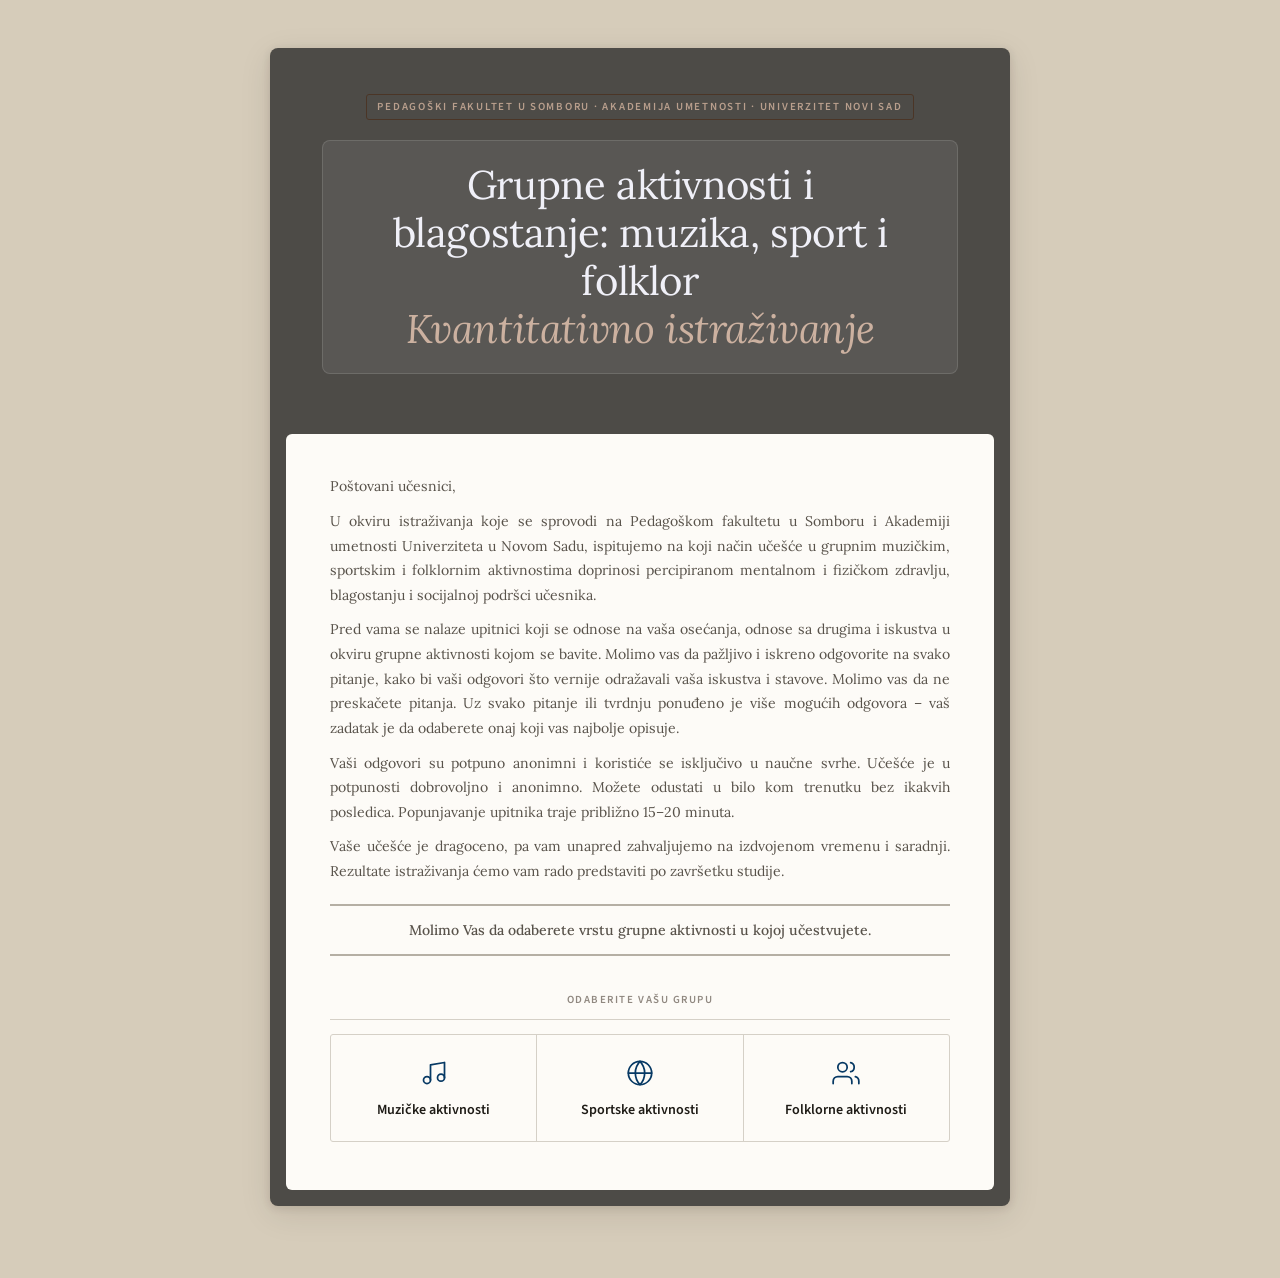
==== index.html @ ad580b77 "Spoji intro.html u index.html, ukloni redirect Co-Authored-By: Claude Sonnet 4.6 <noreply@anthropic." ====
<!DOCTYPE html>
<html lang="sr">
<head>
    <meta charset="UTF-8">
    <meta name="viewport" content="width=device-width, initial-scale=1.0">
    <title>Upitnik za istraživanje</title>
    <link rel="preconnect" href="https://fonts.googleapis.com">
    <link rel="preconnect" href="https://fonts.gstatic.com" crossorigin>
    <link href="https://fonts.googleapis.com/css2?family=Lora:ital,wght@0,400;0,500;0,600;0,700;1,400;1,500&family=Source+Sans+3:ital,wght@0,300;0,400;0,500;0,600;1,300;1,400&display=swap" rel="stylesheet">
    <link rel="stylesheet" href="style.css">
</head>
<body>

    <div class="upitnik">

        <header class="upitnik-header">
            <div class="badge">Pedagoški fakultet u Somboru · Akademija umetnosti · Univerzitet Novi Sad</div>
            <h1>Grupne aktivnosti i blagostanje: muzika, sport i folklor<br><em>Kvantitativno istraživanje</em></h1>
            <p class="uputstvo"></p>
        </header>

        <div class="uvod-telo">

            <div class="uvod-tekst" style="max-width: 100%; text-align: justify;">
                <p>Poštovani učesnici,</p>
                <p>U okviru istraživanja koje se sprovodi na Pedagoškom fakultetu u Somboru i Akademiji umetnosti Univerziteta u Novom Sadu, ispitujemo na koji način učešće u grupnim muzičkim, sportskim i folklornim aktivnostima doprinosi percipiranom mentalnom i fizičkom zdravlju, blagostanju i socijalnoj podršci učesnika.</p>
                <p>Pred vama se nalaze upitnici koji se odnose na vaša osećanja, odnose sa drugima i iskustva u okviru grupne aktivnosti kojom se bavite. Molimo vas da pažljivo i iskreno odgovorite na svako pitanje, kako bi vaši odgovori što vernije odražavali vaša iskustva i stavove. Molimo vas da ne preskačete pitanja. Uz svako pitanje ili tvrdnju ponuđeno je više mogućih odgovora – vaš zadatak je da odaberete onaj koji vas najbolje opisuje.</p>
                <p>Vaši odgovori su potpuno anonimni i koristiće se isključivo u naučne svrhe. Učešće je u potpunosti dobrovoljno i anonimno. Možete odustati u bilo kom trenutku bez ikakvih posledica. Popunjavanje upitnika traje približno 15–20 minuta.</p>
                <p>Vaše učešće je dragoceno, pa vam unapred zahvaljujemo na izdvojenom vremenu i saradnji. Rezultate istraživanja ćemo vam rado predstaviti po završetku studije.</p>
                <p style="border-top: 2px solid var(--ivica-jak); border-bottom: 2px solid var(--ivica-jak); padding: 12px 0; margin-top: 20px; text-align: center; font-weight: 500;">Molimo Vas da odaberete vrstu grupne aktivnosti u kojoj učestvujete.</p>
            </div>

            <p class="izbor-naslov" style="text-align: center;">Odaberite Vašu grupu</p>
            <div class="aktivnosti">
                <a href="index-muzika.html" class="dugme-aktivnost">
                    <span class="akt-ikona">
                        <svg viewBox="0 0 24 24"><path d="M9 18V5l12-2v13"></path><circle cx="6" cy="18" r="3"></circle><circle cx="18" cy="16" r="3"></circle></svg>
                    </span>
                    <span>
                        <span class="akt-ime">Muzičke aktivnosti</span>
                    </span>
                </a>
                <a href="index-sport.html" class="dugme-aktivnost">
                    <span class="akt-ikona">
                        <svg viewBox="0 0 24 24"><circle cx="12" cy="12" r="10"></circle><path d="M12 2a14.5 14.5 0 0 0 0 20 14.5 14.5 0 0 0 0-20"></path><path d="M2 12h20"></path></svg>
                    </span>
                    <span>
                        <span class="akt-ime">Sportske aktivnosti</span>
                    </span>
                </a>
                <a href="index-folklor.html" class="dugme-aktivnost">
                    <span class="akt-ikona">
                        <svg viewBox="0 0 24 24"><path d="M17 21v-2a4 4 0 0 0-4-4H5a4 4 0 0 0-4 4v2"></path><circle cx="9" cy="7" r="4"></circle><path d="M23 21v-2a4 4 0 0 0-3-3.87"></path><path d="M16 3.13a4 4 0 0 1 0 7.75"></path></svg>
                    </span>
                    <span>
                        <span class="akt-ime">Folklorne aktivnosti</span>
                    </span>
                </a>
            </div>

        </div>

    </div>

</body>
</html>
---- style.css ----
@import url('https://fonts.googleapis.com/css2?family=Lora:ital,wght@0,400;0,500;0,600;0,700;1,400;1,500&family=Source+Sans+3:ital,wght@0,300;0,400;0,500;0,600;1,300;1,400&display=swap');

/* ══════════════════════════════════════════
   TOKENI
   ══════════════════════════════════════════ */
:root {
    /* Neutralne boje — topla akademska paleta */
    --bg:          #F3F1EC;
    --bg-page:     #D6CCBA;
    --povrsina:    #FDFBF7;
    --ivica:       #D5D0C7;
    --ivica-jak:   #B5AFA4;
    --tekst:       #1E1B16;
    --tekst-slab:  #58524A;
    --tekst-slabi: #908880;

    /* Akcent — duboka akademska tamno-plava */
    --plava:       oklch(0.34 0.09 250);
    --plava-sv:    oklch(0.96 0.015 250);
    --plava-ivica: oklch(0.60 0.05 250);

    /* Greška */
    --greska:      oklch(0.45 0.15 25);
    --greska-sv:   oklch(0.96 0.03 25);

    /* Tipografija */
    --font-sans:   'Source Sans 3', 'Helvetica Neue', Helvetica, Arial, sans-serif;
    --font-serif:  'Lora', 'Palatino Linotype', Palatino, 'Book Antiqua', Georgia, serif;

    /* Geometrija */
    --r-mali:  3px;
    --r-sredi: 5px;
    --senka:   0 1px 3px rgba(30,20,10,0.06), 0 4px 16px rgba(30,20,10,0.05);
}

/* ══════════════════════════════════════════
   RESET I OSNOVA
   ══════════════════════════════════════════ */
*, *::before, *::after {
    margin: 0;
    padding: 0;
    box-sizing: border-box;
}

html {
    scroll-behavior: smooth;
    font-size: 16px;
}

body {
    font-family: var(--font-serif);
    background-color: var(--bg-page);
    color: var(--tekst);
    min-height: 100vh;
    padding: 48px 20px 72px;
    line-height: 1.5;
}

/* ── Stara klasa pozadine — onemogućena ── */
.pozadina-ukras,
.krug { display: none; }

/* ══════════════════════════════════════════
   KARTICA UPITNIKA
   ══════════════════════════════════════════ */
.upitnik {
    position: relative;
    max-width: 740px;
    margin: 0 auto;
    background: #4D4B47;
    border: none;
    border-radius: 8px;
    box-shadow: 0 2px 8px rgba(30,20,10,0.12), 0 8px 32px rgba(30,20,10,0.10);
    overflow: hidden;
}

/* ══════════════════════════════════════════
   HEADER
   ══════════════════════════════════════════ */
.upitnik-header {
    background: transparent;
    padding: 44px 52px 40px;
    border-bottom: none;
    position: relative;
    text-align: center;
}

.badge {
    display: inline-block;
    font-family: var(--font-sans);
    font-size: 0.68rem;
    font-weight: 600;
    letter-spacing: 0.16em;
    text-transform: uppercase;
    color: oklch(0.72 0.04 55);
    border: 1px solid oklch(0.35 0.04 55);
    border-radius: var(--r-mali);
    padding: 4px 10px;
    margin-bottom: 20px;
}

.upitnik-header h1 {
    font-family: var(--font-serif);
    font-size: clamp(1.75rem, 4vw, 2.5rem);
    font-weight: 400;
    color: #F0F0F8;
    line-height: 1.2;
    margin-bottom: 20px;
    letter-spacing: -0.01em;
    background: rgba(255,255,255,0.07);
    border: 1px solid rgba(255,255,255,0.12);
    border-radius: 8px;
    padding: 20px 32px;
    display: inline-block;
}

.upitnik-header h1 em {
    font-style: italic;
    color: oklch(0.78 0.04 55);
    font-weight: 400;
}

.uputstvo {
    font-size: 0.82rem;
    color: oklch(0.74 0.02 70);
    line-height: 1.7;
    max-width: 580px;
    margin: 0 auto;
    font-weight: 400;
    letter-spacing: 0.04em;
    white-space: pre-line;
    text-align: center;
}

.uputstvo:empty {
    display: none;
}

/* ══════════════════════════════════════════
   FORMA
   ══════════════════════════════════════════ */
form {
    background: var(--povrsina);
    margin: 0 16px 16px;
    border-radius: 6px;
    padding: 44px 40px 48px;
    counter-reset: sekcija;
}

/* ══════════════════════════════════════════
   SEKCIJA
   ══════════════════════════════════════════ */
.sekcija {
    margin-bottom: 56px;
    counter-increment: sekcija;
}

.sekcija:last-of-type {
    margin-bottom: 40px;
}

.sekcija-zaglavlje {
    display: flex;
    align-items: baseline;
    gap: 14px;
    margin-bottom: 28px;
    padding-bottom: 12px;
    border-bottom: 2px solid var(--tekst);
}

.sekcija-broj {
    font-family: var(--font-sans);
    font-size: 0.68rem;
    font-weight: 600;
    letter-spacing: 0.14em;
    text-transform: uppercase;
    color: var(--tekst-slabi);
    flex-shrink: 0;
}

.sekcija-naslov {
    font-family: var(--font-sans);
    font-size: 1rem;
    font-weight: 600;
    color: var(--tekst);
    letter-spacing: 0;
}

/* ══════════════════════════════════════════
   PITANJE
   ══════════════════════════════════════════ */
.pitanje {
    margin-bottom: 28px;
    padding-bottom: 28px;
    border-bottom: 1px solid var(--ivica);
}

.pitanje:last-child {
    border-bottom: none;
    padding-bottom: 0;
}

.pitanje-tekst {
    display: block;
    font-family: var(--font-sans);
    font-size: 0.8rem;
    font-weight: 600;
    letter-spacing: 0.07em;
    text-transform: uppercase;
    color: var(--tekst-slab);
    margin-bottom: 12px;
    line-height: 1.5;
}

/* ══════════════════════════════════════════
   OPCIJE (radio)
   ══════════════════════════════════════════ */
.opcije-red {
    display: flex;
    flex-direction: column;
    gap: 2px;
}

.opcija {
    display: flex;
    align-items: center;
    cursor: pointer;
}

.opcija input[type="radio"] {
    position: absolute;
    opacity: 0;
    width: 0;
    height: 0;
}

.opcija span {
    display: flex;
    align-items: center;
    gap: 10px;
    font-family: var(--font-serif);
    font-size: 0.9rem;
    font-weight: 400;
    color: var(--tekst);
    background: transparent;
    border: none;
    border-radius: 0;
    padding: 8px 12px;
    width: 100%;
    transition: background 0.12s ease, color 0.12s ease;
    position: relative;
}

/* Indikator kvadratić */
.opcija span::before {
    content: '';
    display: inline-block;
    width: 15px;
    height: 15px;
    min-width: 15px;
    border: 1.5px solid var(--ivica-jak);
    border-radius: 50%;
    background: var(--povrsina);
    transition: border-color 0.12s, background 0.12s;
}

.opcija:hover span {
    background: var(--bg);
}

.opcija:hover span::before {
    border-color: var(--plava);
}

.opcija input[type="radio"]:checked + span {
    background: var(--plava-sv);
    color: var(--tekst);
    font-weight: 500;
}

.opcija input[type="radio"]:checked + span::before {
    background: var(--plava);
    border-color: var(--plava);
    box-shadow: inset 0 0 0 3px var(--povrsina);
}

/* ── Zasivljavanje neizabranih ── */
.opcije-red.ima-izbor .opcija.neizabrana span {
    color: var(--tekst-slabi);
    opacity: 0.6;
}

.opcije-red.ima-izbor .opcija.neizabrana:hover span {
    opacity: 0.85;
    background: var(--bg);
}

/* ── Opcija "Drugo" sa tekstualnim unosom ── */
.unos-drugo {
    font-family: var(--font-sans);
    font-size: 0.88rem;
    font-weight: 400;
    color: var(--tekst);
    background: transparent;
    border: none;
    border-bottom: 1.5px solid var(--ivica-jak);
    border-radius: 0;
    padding: 0 4px 2px;
    width: 180px;
    outline: none;
    pointer-events: none;
    opacity: 0.4;
    transition: border-color 0.15s, opacity 0.15s;
}

.opcija-drugo input[type="radio"]:checked ~ * .unos-drugo,
.opcija-drugo input[type="radio"]:checked + span .unos-drugo {
    pointer-events: auto;
    opacity: 1;
    border-bottom-color: var(--plava);
}

.unos-drugo::placeholder {
    color: var(--tekst-slabi);
    font-style: italic;
}

.unos-drugo:focus {
    border-bottom-color: var(--plava);
}

/* ── Opcije sa opisom (svaka opcija u paru sa objašnjenjem) ── */
.opcije-sa-opisom {
    display: flex;
    flex-direction: column;
    gap: 2px;
}

.opcija-red-opis {
    display: flex;
    align-items: center;
    gap: 16px;
    padding: 10px 0;
    border-bottom: 1px solid var(--ivica);
}

.opcija-red-opis:last-child {
    border-bottom: none;
}

.opcija-red-opis > .opcija {
    flex-shrink: 0;
    min-width: 160px;
}

.opcija-red-opis > .pojam {
    flex: 1;
}

/* ── Pitanje sa opisom (opcije levo, blok desno) ── */
.pitanje-sa-opisom {
    display: flex;
    gap: 16px;
    align-items: center;
}

.pitanje-sa-opisom > .opcije-red {
    flex-shrink: 0;
}

.pitanje-sa-opisom > .pojmovi-blok {
    flex: 1;
    margin-bottom: 0;
}

/* ── Pojmovi blok (informativni, bez interakcije) ── */
.pojmovi-blok {
    padding: 0;
    display: flex;
    flex-direction: column;
    gap: 10px;
    background: none;
    border: none;
    border-radius: 0;
    margin-bottom: 12px;
}

.pojam {
    font-family: var(--font-serif);
    font-size: 0.8rem;
    font-weight: 300;
    color: var(--tekst-slab);
    line-height: 1.55;
}

.pojam strong {
    font-weight: 600;
    color: var(--tekst);
}

/* ── Opcija sa opisom (ime levo, opis desno) ── */
.opcija-ime {
    font-size: 0.9rem;
    font-weight: 500;
    color: inherit;
    white-space: nowrap;
}

.opcija-opis {
    font-size: 0.74rem;
    font-weight: 400;
    color: var(--tekst-slab);
    background: var(--bg);
    border: 1px solid var(--ivica);
    border-radius: var(--r-mali);
    padding: 5px 10px;
    margin-left: auto;
    line-height: 1.45;
    max-width: 300px;
    text-align: left;
}

.opcija:hover .opcija-opis {
    border-color: var(--ivica-jak);
}

.opcija input[type="radio"]:checked + span .opcija-opis {
    background: oklch(0.96 0.015 250);
    border-color: var(--plava-ivica);
    color: var(--tekst-slab);
}

/* ══════════════════════════════════════════
   GREŠKA
   ══════════════════════════════════════════ */
.pitanje.greska .pitanje-tekst {
    color: var(--greska);
}

.pitanje.greska .opcija span,
.pitanje.greska .unos-broj {
    border-color: var(--greska);
}

.pitanje.greska .opcija span::before {
    border-color: oklch(0.60 0.10 25);
}

.greska-tekst {
    display: block;
    margin-top: 6px;
    font-size: 0.78rem;
    color: var(--greska);
    font-weight: 500;
}

/* ══════════════════════════════════════════
   UNOS BROJA
   ══════════════════════════════════════════ */
.unos-wrapper {
    display: flex;
    align-items: center;
    gap: 10px;
}

.unos-broj {
    font-family: var(--font-sans);
    font-size: 0.9rem;
    font-weight: 400;
    color: var(--tekst);
    background: var(--povrsina);
    border: 1.5px solid var(--ivica);
    border-radius: var(--r-mali);
    padding: 9px 14px;
    width: 110px;
    outline: none;
    transition: border-color 0.15s ease, box-shadow 0.15s ease;
    -moz-appearance: textfield;
}

.unos-broj::-webkit-outer-spin-button,
.unos-broj::-webkit-inner-spin-button {
    -webkit-appearance: none;
}

.unos-broj:focus {
    border-color: var(--plava);
    box-shadow: 0 0 0 3px oklch(0.34 0.09 250 / 0.12);
}

.unos-broj::placeholder {
    color: var(--tekst-slabi);
}

.unos-suffix {
    font-size: 0.82rem;
    font-weight: 500;
    color: var(--tekst-slab);
}

/* ── Unos linija (samo donja crta) ── */
.unos-linija {
    font-family: var(--font-sans);
    font-size: 0.9rem;
    font-weight: 400;
    color: var(--tekst);
    background: transparent;
    border: none;
    border-bottom: 1.5px solid var(--ivica-jak);
    border-radius: 0;
    padding: 6px 2px;
    width: 100%;
    max-width: 400px;
    outline: none;
    transition: border-color 0.15s ease;
}

.unos-linija:focus {
    border-bottom-color: var(--plava);
}

.unos-linija::placeholder {
    color: var(--tekst-slabi);
}

/* ══════════════════════════════════════════
   SUBMIT
   ══════════════════════════════════════════ */


.podnozje-forme {
    display: flex;
    justify-content: flex-end;
    padding-top: 28px;
    border-top: 1px solid var(--ivica);
    margin-top: 8px;
}

.dugme-submit {
    display: flex;
    align-items: center;
    gap: 9px;
    padding: 12px 28px;
    font-family: var(--font-sans);
    font-size: 0.85rem;
    font-weight: 600;
    letter-spacing: 0.06em;
    text-transform: uppercase;
    color: white;
    background: var(--plava);
    border: none;
    border-radius: var(--r-mali);
    cursor: pointer;
    transition: background 0.15s ease, box-shadow 0.15s ease;
    box-shadow: 0 2px 8px oklch(0.34 0.09 250 / 0.2);
}

.dugme-submit:hover {
    background: oklch(0.28 0.08 250);
    box-shadow: 0 4px 16px oklch(0.34 0.09 250 / 0.3);
}

.dugme-submit:active {
    background: oklch(0.24 0.07 250);
}

/* ══════════════════════════════════════════
   LIKERT SKALE
   ══════════════════════════════════════════ */

.skala-naslov {
    font-family: var(--font-serif);
    font-size: 1.22rem;
    font-weight: 600;
    color: var(--tekst);
    line-height: 1.3;
    margin: 0 0 8px;
    letter-spacing: -0.005em;
}

.skala-naslov::before {
    display: block;
    content: "Sekcija " counter(sekcija);
    font-family: var(--font-sans);
    font-size: 0.66rem;
    font-weight: 700;
    letter-spacing: 0.18em;
    text-transform: uppercase;
    color: var(--plava);
    margin-bottom: 8px;
}

.skala-uputstvo {
    font-family: var(--font-serif);
    font-size: 0.92rem;
    color: var(--tekst-slab);
    line-height: 1.6;
    margin: 0 0 24px;
    padding: 12px 16px 12px 18px;
    background: var(--bg);
    border-left: 3px solid var(--plava-ivica);
    border-radius: 0 var(--r-mali) var(--r-mali) 0;
    font-weight: 400;
}

/* ── Podnaslov dimenzije unutar sekcije ── */
.dimenzija-naslov {
    display: flex;
    align-items: center;
    gap: 14px;
    margin: 32px 0 12px;
    font-family: var(--font-serif);
    font-style: italic;
    font-size: 1.05rem;
    font-weight: 500;
    color: var(--plava);
    letter-spacing: 0.005em;
}

.dimenzija-naslov::before {
    content: '';
    flex-shrink: 0;
    width: 32px;
    height: 1.5px;
    background: var(--plava);
    opacity: 0.55;
}

.sekcija > .dimenzija-naslov:first-of-type {
    margin-top: 8px;
}

/* ── Likert blok — tabela ── */
.likert-blok {
    border: 1px solid var(--ivica);
    border-radius: var(--r-mali);
    background: var(--povrsina);
    margin-bottom: 32px;
}

/* ── Zaglavlje Likert (sticky pri skrolovanju) ── */
.likert-zaglavlje {
    display: grid;
    grid-template-columns: 1fr auto;
    align-items: end;
    padding: 12px 16px 12px;
    border-bottom: 2px solid var(--ivica-jak);
    background: #4D4B47;
    gap: 12px;
    position: sticky;
    top: 0;
    z-index: 5;
    border-radius: calc(var(--r-mali) - 1px) calc(var(--r-mali) - 1px) 0 0;
    box-shadow: 0 1px 0 rgba(30,20,10,0.08);
}

.likert-red:last-child {
    border-radius: 0 0 calc(var(--r-mali) - 1px) calc(var(--r-mali) - 1px);
}

.likert-pitanje {
    font-size: 0.78rem;
    color: oklch(0.78 0.02 70);
    font-weight: 400;
    font-style: italic;
    letter-spacing: 0.01em;
    line-height: 1.4;
    align-self: center;
}

.likert-brojevi {
    display: flex;
    gap: 8px;
}

.likert-brojevi span {
    width: 52px;
    text-align: center;
    font-size: 0.8rem;
    font-weight: 600;
    color: oklch(0.82 0.02 70);
    letter-spacing: 0.04em;
    display: flex;
    flex-direction: column;
    align-items: center;
    gap: 5px;
}

.likert-brojevi span b {
    font-weight: 700;
    font-size: 1.05rem;
    color: #fff;
    line-height: 1;
    display: flex;
    align-items: center;
    justify-content: center;
    width: 28px;
    height: 28px;
    border-radius: 50%;
    background: oklch(0.34 0.06 250);
}

.likert-brojevi span small {
    font-size: 0.7rem;
    font-weight: 500;
    color: oklch(0.80 0.02 70);
    line-height: 1.3;
    text-align: center;
    white-space: normal;
    word-break: keep-all;
    max-width: 56px;
    letter-spacing: 0.01em;
}

/* ── Red ── */
.likert-red {
    display: grid;
    grid-template-columns: 1fr auto;
    align-items: center;
    gap: 12px;
    padding: 10px 16px;
    border-bottom: 1px solid var(--ivica);
    margin-bottom: 0;
    scroll-margin-top: 140px;
    transition: background 0.1s;
}

.likert-red:last-child {
    border-bottom: none;
}

.likert-red:hover {
    background: var(--bg);
}

.likert-stavka {
    font-size: 0.88rem;
    color: var(--tekst);
    line-height: 1.45;
    cursor: default;
    font-weight: 400;
}

.likert-stavka-broj {
    font-family: var(--font-sans);
    font-weight: 600;
    font-size: 0.72rem;
    color: var(--tekst-slabi);
    margin-right: 6px;
    letter-spacing: 0.04em;
}

/* ── Radio kružići u Likertu ── */
.likert-opcije {
    display: flex;
    flex-direction: row;
    gap: 8px;
    flex-shrink: 0;
}

.likert-opcija {
    cursor: pointer;
}

.likert-opcija input[type="radio"] {
    position: absolute;
    opacity: 0;
    width: 0;
    height: 0;
}

.likert-opcija span {
    display: flex;
    align-items: center;
    justify-content: center;
    width: 52px;
    height: 34px;
    font-family: var(--font-sans);
    font-size: 0.88rem;
    font-weight: 500;
    color: var(--tekst-slab);
    background: var(--povrsina);
    border: 1.5px solid var(--ivica);
    border-radius: var(--r-mali);
    transition:
        background 0.12s ease,
        border-color 0.12s ease,
        color 0.12s ease,
        opacity 0.15s ease;
}

.likert-opcija:hover span {
    background: var(--plava-sv);
    border-color: var(--plava-ivica);
    color: var(--tekst);
}

.likert-opcija input[type="radio"]:checked + span {
    background: var(--plava);
    border-color: var(--plava);
    color: #fff;
    font-weight: 600;
}

/* ── Zasivljavanje u Likert redu ── */
.likert-opcije.ima-izbor .likert-opcija.neizabrana span {
    opacity: 0.3;
}

.likert-opcije.ima-izbor .likert-opcija.neizabrana:hover span {
    opacity: 0.7;
}

/* ── Greška u Likert redu ── */
.likert-red.greska .likert-stavka {
    color: var(--greska);
}

.likert-red.greska .likert-opcija span {
    border-color: oklch(0.60 0.10 25);
    background: var(--greska-sv);
}

/* ── 7-stepena skala ── */
.likert-7 .likert-opcija span {
    width: 44px;
    height: 30px;
    font-size: 0.82rem;
    border-radius: var(--r-mali);
}

.likert-7 .likert-brojevi span {
    width: 44px;
    font-size: 0.76rem;
}

.likert-7 .likert-brojevi span b {
    font-size: 0.9rem;
}

.likert-7 .likert-brojevi span small {
    max-width: 44px;
    font-size: 0.6rem;
}

.likert-7 .likert-brojevi { gap: 5px; }
.likert-7 .likert-opcije  { gap: 5px; }

/* ══════════════════════════════════════════
   POTVRDA SAGLASNOSTI
   ══════════════════════════════════════════ */
.saglasnost-blok {
    background: var(--bg);
    border: 1px solid var(--ivica);
    border-radius: var(--r-mali);
    border-left: 3px solid var(--plava);
    padding: 26px 28px 24px;
    margin-bottom: 32px;
}

.saglasnost-blok .pitanje-tekst {
    font-family: var(--font-serif);
    font-size: 1.08rem;
    font-weight: 600;
    text-transform: none;
    letter-spacing: 0;
    color: var(--tekst);
    margin-bottom: 12px;
    line-height: 1.35;
}

.saglasnost-tekst {
    font-family: var(--font-serif);
    font-size: 0.92rem;
    color: var(--tekst-slab);
    line-height: 1.7;
    margin-bottom: 18px;
    font-weight: 400;
}

.unos-saglasnost {
    font-family: var(--font-sans);
    font-size: 0.9rem;
    color: var(--tekst);
    background: var(--povrsina);
    border: 1.5px solid var(--ivica);
    border-radius: var(--r-mali);
    padding: 9px 14px;
    width: 100%;
    max-width: 280px;
    outline: none;
    transition: border-color 0.15s ease, box-shadow 0.15s ease;
}

.unos-saglasnost:focus {
    border-color: var(--plava);
    box-shadow: 0 0 0 3px oklch(0.34 0.09 250 / 0.12);
}

.unos-saglasnost::placeholder {
    color: var(--tekst-slabi);
}

.pitanje.greska .unos-saglasnost {
    border-color: var(--greska);
    background: var(--greska-sv);
}

/* ══════════════════════════════════════════
   CANVAS POTPIS
   ══════════════════════════════════════════ */
.potpis-wrapper {
    display: flex;
    flex-direction: column;
    gap: 8px;
    max-width: 320px;
}

.potpis-canvas {
    display: block;
    width: 320px;
    height: 120px;
    background: var(--povrsina);
    border: 1.5px solid var(--ivica);
    border-radius: var(--r-mali);
    cursor: crosshair;
    touch-action: none;
    transition: border-color 0.15s;
}

.potpis-canvas:hover,
.potpis-canvas.aktivan {
    border-color: var(--plava-ivica);
}

.potpis-canvas.prazno {
    background-image: repeating-linear-gradient(
        0deg,
        transparent,
        transparent 23px,
        var(--bg-page) 23px,
        var(--bg-page) 24px
    );
}

.potpis-akcije {
    display: flex;
    align-items: center;
    gap: 12px;
}

.potpis-hint {
    font-size: 0.72rem;
    color: var(--tekst-slabi);
    font-weight: 400;
    flex: 1;
}

.potpis-obrisi {
    font-family: var(--font-sans);
    font-size: 0.72rem;
    font-weight: 600;
    letter-spacing: 0.06em;
    text-transform: uppercase;
    color: var(--tekst-slab);
    background: none;
    border: 1px solid var(--ivica);
    border-radius: var(--r-mali);
    padding: 5px 12px;
    cursor: pointer;
    transition: border-color 0.12s, color 0.12s, background 0.12s;
}

.potpis-obrisi:hover {
    border-color: var(--greska);
    color: var(--greska);
    background: var(--greska-sv);
}

/* Greška stanje za canvas */
.pitanje.greska .potpis-canvas {
    border-color: var(--greska);
    background: var(--greska-sv);
}

/* ══════════════════════════════════════════
   INTRO STRANICA — IZBOR AKTIVNOSTI
   ══════════════════════════════════════════ */
.uvod-telo {
    background: var(--povrsina);
    margin: 0 16px 16px;
    border-radius: 6px;
    padding: 40px 44px 48px;
}

.uvod-tekst {
    font-size: 0.88rem;
    line-height: 1.75;
    color: var(--tekst-slab);
    margin-bottom: 36px;
    font-weight: 300;
    max-width: 560px;
}

.uvod-tekst p + p {
    margin-top: 10px;
}

.izbor-naslov {
    font-family: var(--font-sans);
    font-size: 0.68rem;
    font-weight: 600;
    letter-spacing: 0.14em;
    text-transform: uppercase;
    color: var(--tekst-slabi);
    margin-bottom: 14px;
    padding-bottom: 10px;
    border-bottom: 1px solid var(--ivica);
}

.aktivnosti {
    display: grid;
    grid-template-columns: repeat(3, 1fr);
    gap: 1px;
    background: var(--ivica);
    border: 1px solid var(--ivica);
    border-radius: var(--r-mali);
    overflow: hidden;
}

.dugme-aktivnost {
    display: flex;
    flex-direction: column;
    align-items: center;
    justify-content: center;
    text-align: center;
    gap: 6px;
    padding: 24px 20px 22px;
    font-family: var(--font-sans);
    color: var(--tekst);
    background: var(--povrsina);
    cursor: pointer;
    text-decoration: none;
    transition: background 0.14s ease;
    border: none;
}

.dugme-aktivnost:hover {
    background: var(--plava-sv);
}

.dugme-aktivnost:hover .akt-ime {
    color: var(--plava);
}

.akt-ikona {
    display: block;
    width: 28px;
    height: 28px;
    margin-bottom: 8px;
    color: var(--plava);
}

.akt-ikona svg {
    width: 28px;
    height: 28px;
    stroke: currentColor;
    fill: none;
    stroke-width: 1.5;
    stroke-linecap: round;
    stroke-linejoin: round;
}

.akt-ime {
    font-size: 0.88rem;
    font-weight: 600;
    color: var(--tekst);
    display: block;
    line-height: 1.3;
    transition: color 0.12s;
}

.akt-opis {
    font-size: 0.75rem;
    color: var(--tekst-slabi);
    display: block;
    line-height: 1.4;
    font-weight: 300;
}

/* ══════════════════════════════════════════
   RESPONSIVE — TABLET (≤ 1024px)
   ══════════════════════════════════════════ */
@media (max-width: 1024px) {
    body { padding: 36px 18px 60px; }

    .upitnik { max-width: 680px; }
    .upitnik-header { padding: 38px 40px 34px; }
    .upitnik-header h1 { padding: 18px 26px; }

    form { padding: 38px 32px 42px; }
    .uvod-telo { padding: 34px 36px 40px; }

    .sekcija { margin-bottom: 44px; }
    .sekcija-zaglavlje { margin-bottom: 24px; }

    /* Side-by-side option + description: keep but tighten breathing room */
    .opcija-red-opis { gap: 12px; }
    .opcija-red-opis > .opcija { min-width: 140px; }
    .opcija-opis { max-width: 260px; }
}

/* ══════════════════════════════════════════
   RESPONSIVE — NARROW TABLET / LARGE PHONE (≤ 760px)
   Stack composite question patterns before they squeeze.
   ══════════════════════════════════════════ */
@media (max-width: 760px) {
    /* Radio with side description → stack vertically */
    .opcija-red-opis {
        flex-direction: column;
        align-items: stretch;
        gap: 6px;
        padding: 8px 0 12px;
    }
    .opcija-red-opis > .opcija {
        min-width: 0;
    }
    .opcija-red-opis > .pojam {
        padding-left: 28px;
        font-size: 0.82rem;
        line-height: 1.6;
    }

    /* Inline opis pill inside .opcija (where used) */
    .opcija-opis {
        max-width: 100%;
        margin-left: 0;
    }

    /* "Pitanje sa opisom" (options left, info right) → stack */
    .pitanje-sa-opisom {
        flex-direction: column;
        align-items: stretch;
        gap: 14px;
    }
}

/* ══════════════════════════════════════════
   RESPONSIVE — MOBILE (≤ 640px)
   The Likert grid pivots: question stacks above a
   full-width row of buttons so labels never get crushed.
   ══════════════════════════════════════════ */
@media (max-width: 640px) {
    body {
        padding: 0 0 40px;
        background: var(--bg-page);
    }

    .upitnik {
        border-radius: 0;
        box-shadow: none;
        max-width: 100%;
    }

    .upitnik-header {
        padding: 30px 22px 26px;
    }
    .upitnik-header h1 {
        padding: 16px 20px;
        font-size: clamp(1.4rem, 5.8vw, 1.85rem);
        line-height: 1.22;
    }
    .badge {
        font-size: 0.6rem;
        padding: 4px 9px;
        letter-spacing: 0.12em;
        margin-bottom: 18px;
        line-height: 1.4;
    }
    .uputstvo {
        font-size: 0.82rem;
        line-height: 1.65;
    }

    form {
        padding: 28px 18px 32px;
        margin: 0 8px 8px;
        border-radius: 4px;
    }

    .sekcija { margin-bottom: 40px; }
    .sekcija-zaglavlje {
        margin-bottom: 20px;
        gap: 10px;
        flex-wrap: wrap;
        padding-bottom: 10px;
    }
    .sekcija-naslov { font-size: 0.95rem; }

    .skala-naslov {
        font-size: 1.1rem;
    }
    .skala-naslov::before {
        font-size: 0.62rem;
        letter-spacing: 0.16em;
        margin-bottom: 6px;
    }
    .skala-uputstvo {
        font-size: 0.88rem;
        padding: 11px 14px 11px 15px;
        margin-bottom: 20px;
        line-height: 1.55;
    }

    .dimenzija-naslov {
        font-size: 0.98rem;
        margin: 26px 0 10px;
        gap: 12px;
    }
    .dimenzija-naslov::before {
        width: 24px;
    }

    .pitanje {
        margin-bottom: 22px;
        padding-bottom: 22px;
    }
    .pitanje-tekst {
        font-size: 0.74rem;
        margin-bottom: 12px;
        letter-spacing: 0.07em;
    }

    /* Radio rows — comfortable tap targets */
    .opcija span {
        font-size: 0.92rem;
        padding: 11px 12px;
    }
    .opcija span::before {
        width: 17px;
        height: 17px;
        min-width: 17px;
    }

    /* Inputs scaled for touch (≥ 44px tap target) */
    .unos-broj {
        font-size: 1rem;
        padding: 11px 14px;
        width: 100%;
        max-width: 150px;
    }
    .unos-linija {
        font-size: 0.95rem;
        max-width: 100%;
    }
    .unos-drugo {
        font-size: 0.92rem;
        width: 100%;
        max-width: 220px;
    }
    .unos-suffix { font-size: 0.85rem; }

    /* ─────────── LIKERT mobile pivot ─────────── */
    .likert-blok { margin-bottom: 28px; }

    .likert-zaglavlje {
        grid-template-columns: 1fr;
        padding: 14px 14px 12px;
        gap: 10px;
    }
    .likert-pitanje {
        font-size: 0.78rem;
        line-height: 1.45;
    }
    .likert-brojevi {
        display: flex;
        justify-content: space-between;
        gap: 6px;
        width: 100%;
    }
    .likert-brojevi span {
        flex: 1;
        width: auto;
        min-width: 0;
        gap: 4px;
    }
    .likert-brojevi span b {
        width: 24px;
        height: 24px;
        font-size: 0.85rem;
    }
    .likert-brojevi span small {
        font-size: 0.58rem;
        line-height: 1.25;
        max-width: 100%;
        min-height: 1.5em; /* keep numbers vertically aligned across columns */
    }

    /* Each Likert row stacks: label on top, full-width buttons below */
    .likert-red {
        grid-template-columns: 1fr;
        gap: 12px;
        padding: 14px 14px 16px;
    }
    .likert-stavka {
        font-size: 0.9rem;
        line-height: 1.45;
    }
    .likert-stavka-broj {
        font-size: 0.7rem;
        margin-right: 4px;
    }
    .likert-opcije {
        width: 100%;
        gap: 6px;
        justify-content: space-between;
    }
    .likert-opcija { flex: 1; }
    .likert-opcija span {
        width: 100%;
        height: 40px;
        font-size: 0.95rem;
        border-radius: var(--r-mali);
    }

    /* 7-step uses the same fluid grid */
    .likert-7 .likert-brojevi { gap: 4px; }
    .likert-7 .likert-brojevi span b { width: 22px; height: 22px; font-size: 0.78rem; }
    .likert-7 .likert-brojevi span small { font-size: 0.52rem; }
    .likert-7 .likert-opcije { gap: 4px; }
    .likert-7 .likert-opcija span {
        width: 100%;
        height: 36px;
        font-size: 0.85rem;
    }

    /* Consent + signature */
    .saglasnost-blok {
        padding: 20px 18px;
        margin-bottom: 28px;
    }
    .saglasnost-tekst { font-size: 0.83rem; }
    .unos-saglasnost {
        max-width: 100%;
        padding: 11px 14px;
        font-size: 1rem;
    }

    .potpis-wrapper { max-width: 100%; }
    .potpis-canvas {
        width: 100%;
        max-width: 100%;
        height: 130px;
    }
    .potpis-akcije {
        flex-wrap: wrap;
        gap: 10px;
    }
    .potpis-hint {
        font-size: 0.7rem;
        flex: 1 1 100%;
        order: 2;
    }
    .potpis-obrisi { order: 1; }

    /* Submit — full width, easier thumb target */
    .podnozje-forme {
        justify-content: stretch;
        padding-top: 24px;
    }
    .dugme-submit {
        width: 100%;
        justify-content: center;
        padding: 14px 24px;
        font-size: 0.9rem;
    }

    /* ─── Intro page ─── */
    .uvod-telo {
        padding: 28px 20px 32px;
        margin: 0 8px 8px;
    }
    .uvod-tekst {
        font-size: 0.86rem;
        line-height: 1.7;
        margin-bottom: 28px;
    }
    .aktivnosti {
        grid-template-columns: 1fr;
    }
    .dugme-aktivnost {
        flex-direction: row;
        align-items: center;
        justify-content: flex-start;
        text-align: left;
        gap: 14px;
        padding: 16px 18px;
    }
    .akt-ikona {
        margin-bottom: 0;
        flex-shrink: 0;
    }
}

/* ══════════════════════════════════════════
   RESPONSIVE — SMALL PHONE (≤ 400px)
   Last-mile tightening for iPhone SE-class screens.
   ══════════════════════════════════════════ */
@media (max-width: 400px) {
    .upitnik-header { padding: 26px 16px 22px; }
    .upitnik-header h1 {
        font-size: 1.4rem;
        padding: 14px 16px;
    }
    .badge {
        font-size: 0.56rem;
        letter-spacing: 0.1em;
    }

    form {
        padding: 22px 14px 28px;
        margin: 0 4px 4px;
    }
    .uvod-telo {
        padding: 22px 14px 26px;
        margin: 0 4px 4px;
    }

    .pitanje-tekst { font-size: 0.7rem; }
    .opcija span { font-size: 0.9rem; padding: 10px 10px; }

    .likert-zaglavlje { padding: 12px 10px 10px; }
    .likert-pitanje { font-size: 0.74rem; }
    .likert-red { padding: 12px 10px 14px; }
    .likert-stavka { font-size: 0.86rem; }
    .likert-brojevi { gap: 4px; }
    .likert-brojevi span b { width: 22px; height: 22px; font-size: 0.78rem; }
    .likert-brojevi span small { font-size: 0.54rem; }
    .likert-opcije { gap: 4px; }
    .likert-opcija span { height: 38px; font-size: 0.9rem; }

    .likert-7 .likert-brojevi span b { width: 19px; height: 19px; font-size: 0.7rem; }
    .likert-7 .likert-opcija span { height: 34px; font-size: 0.8rem; }

    .saglasnost-blok { padding: 18px 14px; }
    .potpis-canvas { height: 115px; }

    .dugme-aktivnost { padding: 14px 14px; }
    .akt-ime { font-size: 0.82rem; }
}

/* ══════════════════════════════════════════
   TOUCH DEVICES — neutralize sticky hover
   Keyboard focus rings remain intact.
   ══════════════════════════════════════════ */
@media (hover: none) {
    .opcija:hover span { background: transparent; }
    .opcija:hover span::before { border-color: var(--ivica-jak); }
    .opcija input[type="radio"]:checked + span { background: var(--plava-sv); }
    .opcija input[type="radio"]:checked + span::before {
        background: var(--plava);
        border-color: var(--plava);
    }

    .opcije-red.ima-izbor .opcija.neizabrana:hover span {
        opacity: 0.6;
        background: transparent;
    }

    .likert-red:hover { background: transparent; }
    .likert-opcija:hover span {
        background: var(--povrsina);
        border-color: var(--ivica);
        color: var(--tekst-slab);
    }
    .likert-opcija input[type="radio"]:checked + span {
        background: var(--plava);
        border-color: var(--plava);
        color: #fff;
    }

    .dugme-aktivnost:hover { background: var(--povrsina); }
    .dugme-aktivnost:hover .akt-ime { color: var(--tekst); }

    .dugme-submit:hover {
        background: var(--plava);
        box-shadow: 0 2px 8px oklch(0.34 0.09 250 / 0.2);
    }

    .potpis-obrisi:hover {
        border-color: var(--ivica);
        color: var(--tekst-slab);
        background: none;
    }
}

/* ══════════════════════════════════════════
   ORIENTATION — short landscape phones
   Cap header height so the form is visible above the fold.
   ══════════════════════════════════════════ */
@media (max-height: 480px) and (orientation: landscape) and (max-width: 900px) {
    .upitnik-header { padding: 20px 28px 18px; }
    .upitnik-header h1 {
        font-size: 1.3rem;
        padding: 12px 18px;
        margin-bottom: 12px;
    }
    .badge { margin-bottom: 12px; }
}
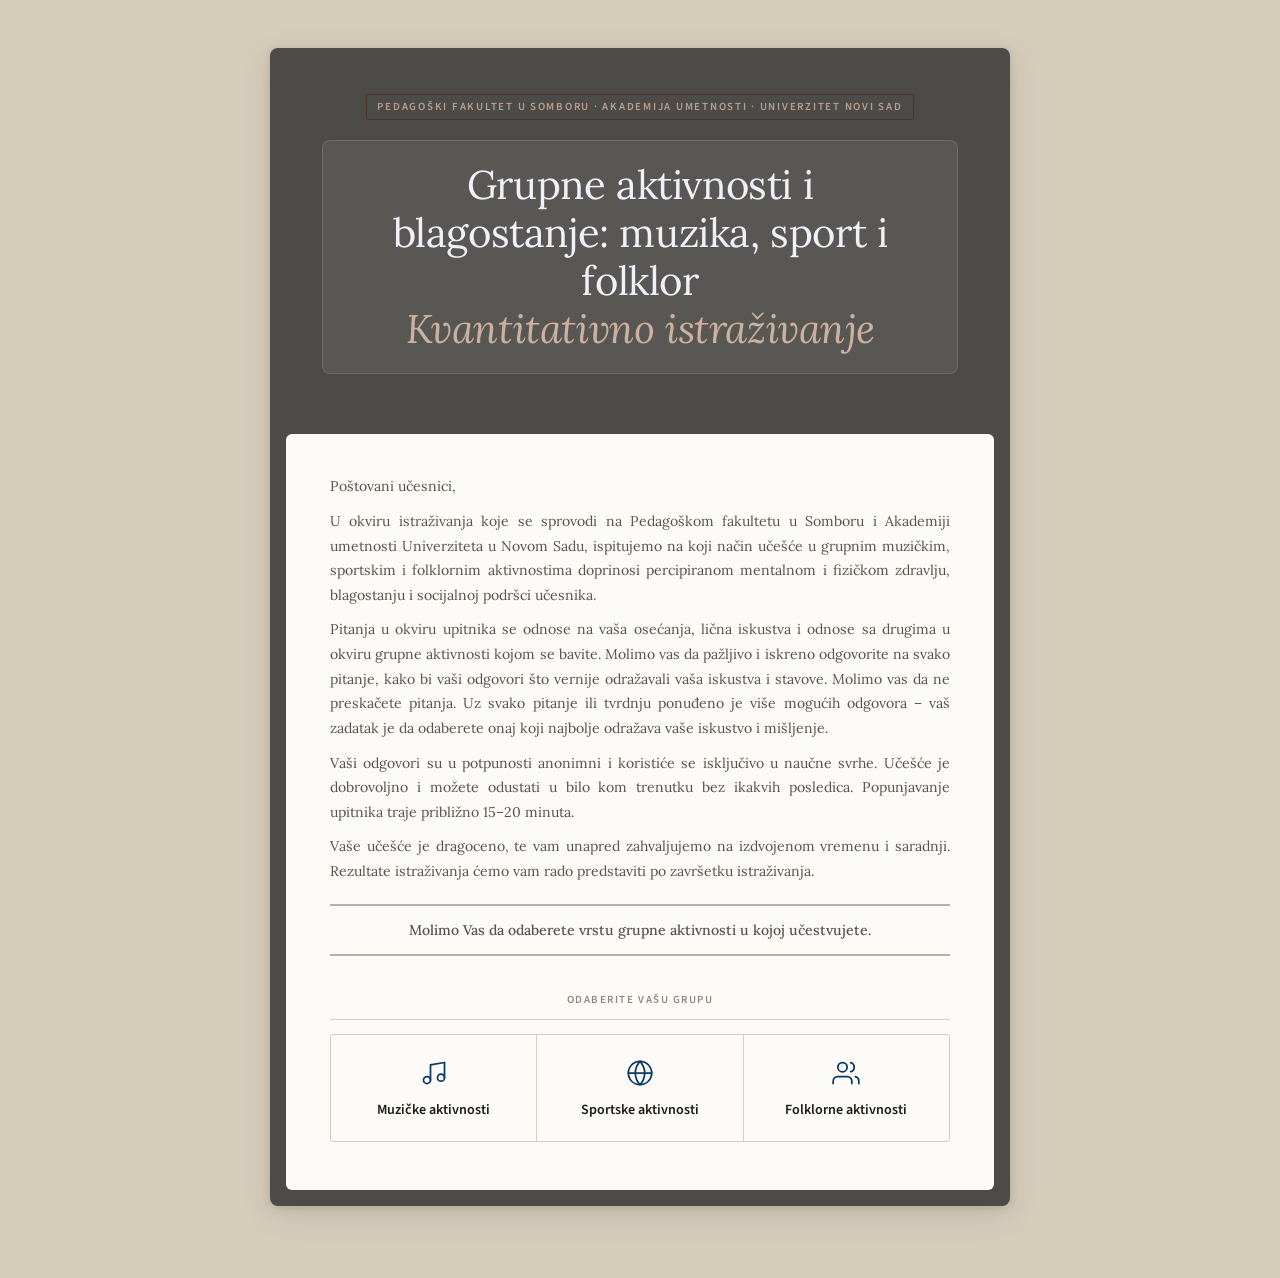
==== commit d0981532: "Preuredi sekcije upitnika i ispravi tekst skala Novi redosled (muzika i sport): demografija → napome" ====
--- a/index.html
+++ b/index.html
@@ -24,9 +24,9 @@
             <div class="uvod-tekst" style="max-width: 100%; text-align: justify;">
                 <p>Poštovani učesnici,</p>
                 <p>U okviru istraživanja koje se sprovodi na Pedagoškom fakultetu u Somboru i Akademiji umetnosti Univerziteta u Novom Sadu, ispitujemo na koji način učešće u grupnim muzičkim, sportskim i folklornim aktivnostima doprinosi percipiranom mentalnom i fizičkom zdravlju, blagostanju i socijalnoj podršci učesnika.</p>
-                <p>Pred vama se nalaze upitnici koji se odnose na vaša osećanja, odnose sa drugima i iskustva u okviru grupne aktivnosti kojom se bavite. Molimo vas da pažljivo i iskreno odgovorite na svako pitanje, kako bi vaši odgovori što vernije odražavali vaša iskustva i stavove. Molimo vas da ne preskačete pitanja. Uz svako pitanje ili tvrdnju ponuđeno je više mogućih odgovora – vaš zadatak je da odaberete onaj koji vas najbolje opisuje.</p>
-                <p>Vaši odgovori su potpuno anonimni i koristiće se isključivo u naučne svrhe. Učešće je u potpunosti dobrovoljno i anonimno. Možete odustati u bilo kom trenutku bez ikakvih posledica. Popunjavanje upitnika traje približno 15–20 minuta.</p>
-                <p>Vaše učešće je dragoceno, pa vam unapred zahvaljujemo na izdvojenom vremenu i saradnji. Rezultate istraživanja ćemo vam rado predstaviti po završetku studije.</p>
+                <p>Pitanja u okviru upitnika se odnose na vaša osećanja, lična iskustva i odnose sa drugima u okviru grupne aktivnosti kojom se bavite. Molimo vas da pažljivo i iskreno odgovorite na svako pitanje, kako bi vaši odgovori što vernije odražavali vaša iskustva i stavove. Molimo vas da ne preskačete pitanja. Uz svako pitanje ili tvrdnju ponuđeno je više mogućih odgovora – vaš zadatak je da odaberete onaj koji najbolje odražava vaše iskustvo i mišljenje.</p>
+                <p>Vaši odgovori su u potpunosti anonimni i koristiće se isključivo u naučne svrhe. Učešće je dobrovoljno i možete odustati u bilo kom trenutku bez ikakvih posledica. Popunjavanje upitnika traje približno 15–20 minuta.</p>
+                <p>Vaše učešće je dragoceno, te vam unapred zahvaljujemo na izdvojenom vremenu i saradnji. Rezultate istraživanja ćemo vam rado predstaviti po završetku istraživanja.</p>
                 <p style="border-top: 2px solid var(--ivica-jak); border-bottom: 2px solid var(--ivica-jak); padding: 12px 0; margin-top: 20px; text-align: center; font-weight: 500;">Molimo Vas da odaberete vrstu grupne aktivnosti u kojoj učestvujete.</p>
             </div>
 
--- a/style.css
+++ b/style.css
@@ -287,7 +287,7 @@
 /* ── Zasivljavanje neizabranih ── */
 .opcije-red.ima-izbor .opcija.neizabrana span {
     color: var(--tekst-slabi);
-    opacity: 0.6;
+    opacity: 0.5;
 }
 
 .opcije-red.ima-izbor .opcija.neizabrana:hover span {
@@ -603,6 +603,106 @@
     font-weight: 400;
 }
 
+/* ── Napomena (definicija pojma „blagostanje") ── */
+.napomena {
+    position: relative;
+    margin: 0 0 36px;
+    padding: 22px 26px;
+    background: linear-gradient(180deg, var(--povrsina), var(--bg));
+    border: 1px solid var(--ivica-jak);
+    border-left: 4px solid var(--plava);
+    border-radius: var(--r-sredi);
+    box-shadow: var(--senka);
+}
+
+.napomena::before {
+    content: "Napomena";
+    display: block;
+    font-family: var(--font-sans);
+    font-size: 0.66rem;
+    font-weight: 700;
+    letter-spacing: 0.18em;
+    text-transform: uppercase;
+    color: var(--plava);
+    margin-bottom: 10px;
+}
+
+.napomena p {
+    margin: 0;
+    font-family: var(--font-serif);
+    font-size: 0.98rem;
+    line-height: 1.65;
+    color: var(--tekst-slab);
+}
+
+.napomena strong {
+    color: var(--tekst);
+    font-weight: 600;
+}
+
+/* ══════════════════════════════════════════
+   NIVO-ZAVISNI BLOKOVI (Dodatna pitanja)
+   ══════════════════════════════════════════ */
+.skriveno { display: none !important; }
+
+/* Poruka dok nivo angažovanja nije izabran */
+.nivo-prazno {
+    display: flex;
+    align-items: flex-start;
+    gap: 10px;
+    font-family: var(--font-serif);
+    font-style: italic;
+    font-size: 0.92rem;
+    color: var(--tekst-slabi);
+    line-height: 1.55;
+    margin: 4px 0 8px;
+    padding: 14px 16px;
+    background: var(--bg);
+    border: 1px dashed var(--ivica-jak);
+    border-radius: var(--r-mali);
+}
+
+.nivo-prazno::before {
+    content: '↑';
+    flex-shrink: 0;
+    font-style: normal;
+    font-weight: 600;
+    color: var(--plava-ivica);
+    line-height: 1.45;
+}
+
+/* Suptilno otkrivanje bloka kad se izabere nivo / neformalni vođa */
+@keyframes nivo-reveal {
+    from { opacity: 0; transform: translateY(6px); }
+    to   { opacity: 1; transform: translateY(0); }
+}
+
+.nivo-blok:not(.skriveno),
+.vodja-blok:not(.skriveno) {
+    animation: nivo-reveal 0.42s cubic-bezier(0.22, 0.61, 0.36, 1) both;
+}
+
+/* Pitanje-grananje: postoji li neformalni vođa */
+.vodja-grananje {
+    margin: 8px 0 4px;
+    padding: 16px 18px;
+    background: var(--plava-sv);
+    border: 1px solid var(--ivica);
+    border-left: 3px solid var(--plava);
+    border-radius: 0 var(--r-mali) var(--r-mali) 0;
+}
+
+.vodja-grananje .pitanje-tekst {
+    margin-bottom: 12px;
+}
+
+@media (prefers-reduced-motion: reduce) {
+    .nivo-blok:not(.skriveno),
+    .vodja-blok:not(.skriveno) {
+        animation: none;
+    }
+}
+
 /* ── Podnaslov dimenzije unutar sekcije ── */
 .dimenzija-naslov {
     display: flex;
@@ -1211,6 +1311,14 @@
         margin-bottom: 20px;
         line-height: 1.55;
     }
+    .napomena {
+        padding: 16px 18px;
+        margin-bottom: 26px;
+    }
+    .napomena p {
+        font-size: 0.9rem;
+        line-height: 1.55;
+    }
 
     .dimenzija-naslov {
         font-size: 0.98rem;
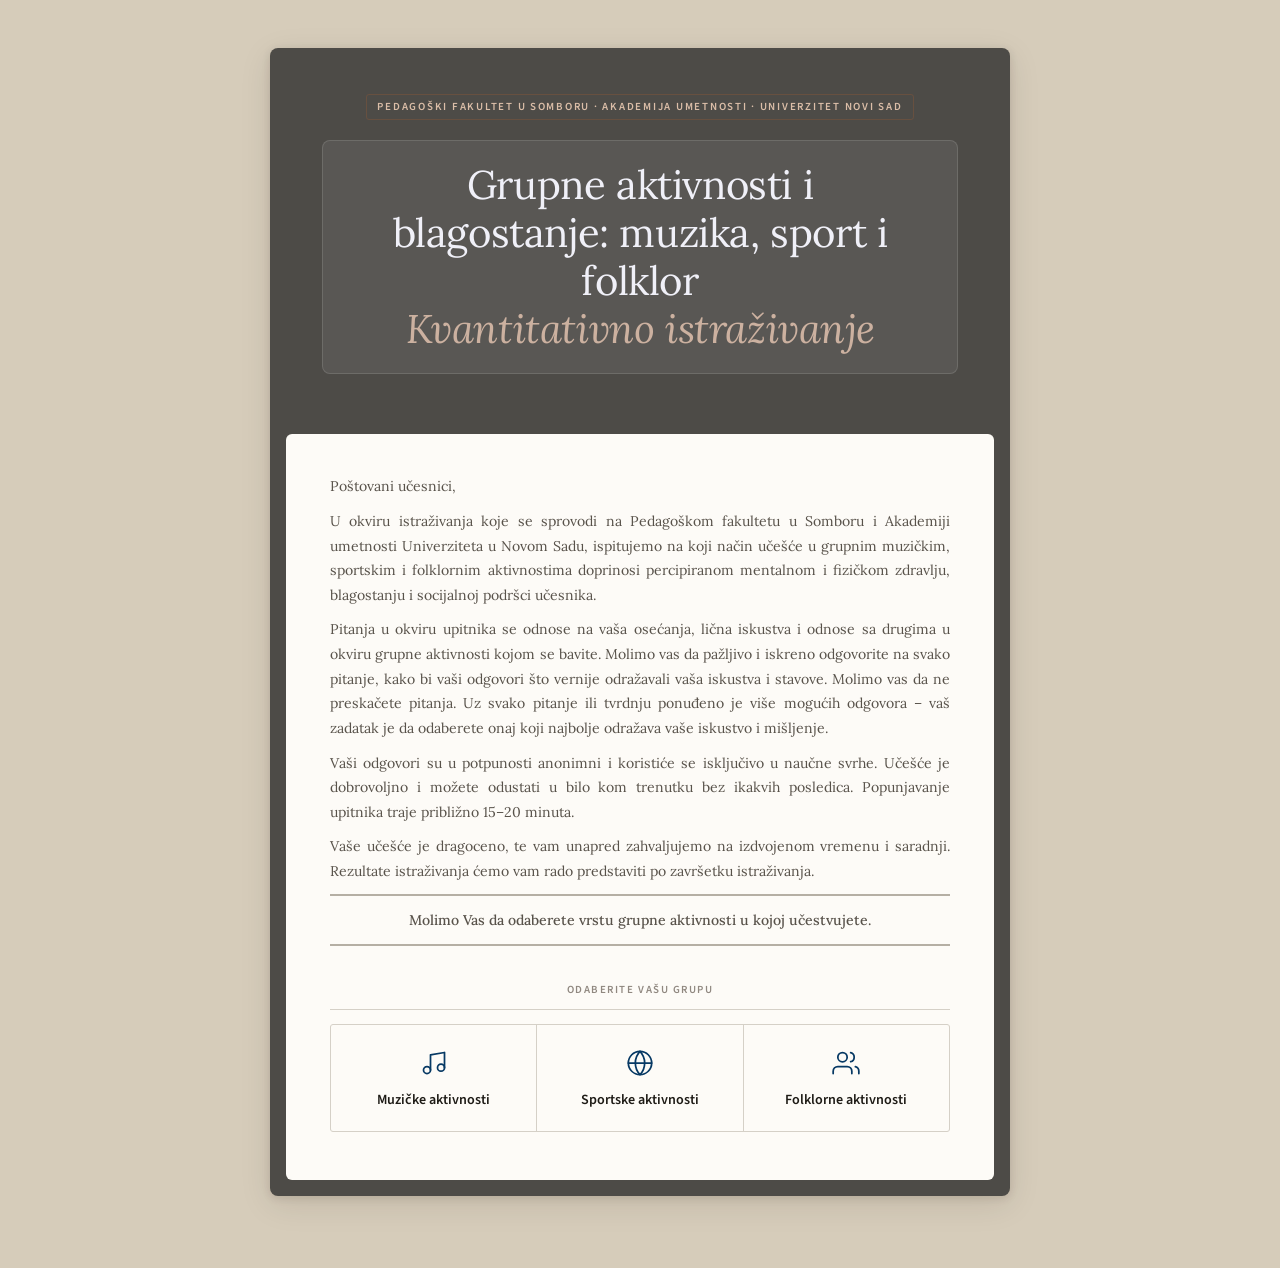
==== commit fd6d1b41: "Bezbednost, pristupačnost i ispravke validacije + optimizacija - Validacija: numeričko poređenje ops" ====
--- a/index.html
+++ b/index.html
@@ -3,6 +3,10 @@
 <head>
     <meta charset="UTF-8">
     <meta name="viewport" content="width=device-width, initial-scale=1.0">
+    <meta name="description" content="Anonimni naučni upitnik o grupnim muzičkim, sportskim i folklornim aktivnostima i blagostanju — Pedagoški fakultet u Somboru i Akademija umetnosti UNS.">
+    <meta name="robots" content="noindex">
+    <meta name="theme-color" content="#4D4B47">
+    <link rel="icon" href="favicon.svg" type="image/svg+xml">
     <title>Upitnik za istraživanje</title>
     <link rel="preconnect" href="https://fonts.googleapis.com">
     <link rel="preconnect" href="https://fonts.gstatic.com" crossorigin>
@@ -21,18 +25,18 @@
 
         <div class="uvod-telo">
 
-            <div class="uvod-tekst" style="max-width: 100%; text-align: justify;">
+            <div class="uvod-tekst puno">
                 <p>Poštovani učesnici,</p>
                 <p>U okviru istraživanja koje se sprovodi na Pedagoškom fakultetu u Somboru i Akademiji umetnosti Univerziteta u Novom Sadu, ispitujemo na koji način učešće u grupnim muzičkim, sportskim i folklornim aktivnostima doprinosi percipiranom mentalnom i fizičkom zdravlju, blagostanju i socijalnoj podršci učesnika.</p>
                 <p>Pitanja u okviru upitnika se odnose na vaša osećanja, lična iskustva i odnose sa drugima u okviru grupne aktivnosti kojom se bavite. Molimo vas da pažljivo i iskreno odgovorite na svako pitanje, kako bi vaši odgovori što vernije odražavali vaša iskustva i stavove. Molimo vas da ne preskačete pitanja. Uz svako pitanje ili tvrdnju ponuđeno je više mogućih odgovora – vaš zadatak je da odaberete onaj koji najbolje odražava vaše iskustvo i mišljenje.</p>
                 <p>Vaši odgovori su u potpunosti anonimni i koristiće se isključivo u naučne svrhe. Učešće je dobrovoljno i možete odustati u bilo kom trenutku bez ikakvih posledica. Popunjavanje upitnika traje približno 15–20 minuta.</p>
                 <p>Vaše učešće je dragoceno, te vam unapred zahvaljujemo na izdvojenom vremenu i saradnji. Rezultate istraživanja ćemo vam rado predstaviti po završetku istraživanja.</p>
-                <p style="border-top: 2px solid var(--ivica-jak); border-bottom: 2px solid var(--ivica-jak); padding: 12px 0; margin-top: 20px; text-align: center; font-weight: 500;">Molimo Vas da odaberete vrstu grupne aktivnosti u kojoj učestvujete.</p>
+                <p class="uvod-istaknuto">Molimo Vas da odaberete vrstu grupne aktivnosti u kojoj učestvujete.</p>
             </div>
 
-            <p class="izbor-naslov" style="text-align: center;">Odaberite Vašu grupu</p>
+            <p class="izbor-naslov">Odaberite Vašu grupu</p>
             <div class="aktivnosti">
-                <a href="index-muzika.html" class="dugme-aktivnost">
+                <a href="nivo-muzika.html" class="dugme-aktivnost">
                     <span class="akt-ikona">
                         <svg viewBox="0 0 24 24"><path d="M9 18V5l12-2v13"></path><circle cx="6" cy="18" r="3"></circle><circle cx="18" cy="16" r="3"></circle></svg>
                     </span>
@@ -40,7 +44,7 @@
                         <span class="akt-ime">Muzičke aktivnosti</span>
                     </span>
                 </a>
-                <a href="index-sport.html" class="dugme-aktivnost">
+                <a href="nivo-sport.html" class="dugme-aktivnost">
                     <span class="akt-ikona">
                         <svg viewBox="0 0 24 24"><circle cx="12" cy="12" r="10"></circle><path d="M12 2a14.5 14.5 0 0 0 0 20 14.5 14.5 0 0 0 0-20"></path><path d="M2 12h20"></path></svg>
                     </span>
@@ -48,7 +52,7 @@
                         <span class="akt-ime">Sportske aktivnosti</span>
                     </span>
                 </a>
-                <a href="index-folklor.html" class="dugme-aktivnost">
+                <a href="nivo-folklor.html" class="dugme-aktivnost">
                     <span class="akt-ikona">
                         <svg viewBox="0 0 24 24"><path d="M17 21v-2a4 4 0 0 0-4-4H5a4 4 0 0 0-4 4v2"></path><circle cx="9" cy="7" r="4"></circle><path d="M23 21v-2a4 4 0 0 0-3-3.87"></path><path d="M16 3.13a4 4 0 0 1 0 7.75"></path></svg>
                     </span>
--- a/style.css
+++ b/style.css
@@ -1,4 +1,6 @@
-@import url('https://fonts.googleapis.com/css2?family=Lora:ital,wght@0,400;0,500;0,600;0,700;1,400;1,500&family=Source+Sans+3:ital,wght@0,300;0,400;0,500;0,600;1,300;1,400&display=swap');
+/* Fontovi se učitavaju preko <link> u <head> svake stranice (sa preconnect),
+   pa @import ovde nije potreban — uklonjen da se izbegne dvostruko učitavanje
+   i blokiranje renderovanja. */
 
 /* ══════════════════════════════════════════
    TOKENI
@@ -33,6 +35,15 @@
     --senka:   0 1px 3px rgba(30,20,10,0.06), 0 4px 16px rgba(30,20,10,0.05);
 }
 
+/* ── Honeypot — vizuelno uklonjeno polje (zamka za botove) ── */
+.hp-polje {
+    position: absolute;
+    left: -9999px;
+    width: 1px;
+    height: 1px;
+    overflow: hidden;
+}
+
 /* ══════════════════════════════════════════
    RESET I OSNOVA
    ══════════════════════════════════════════ */
@@ -56,9 +67,6 @@
     line-height: 1.5;
 }
 
-/* ── Stara klasa pozadine — onemogućena ── */
-.pozadina-ukras,
-.krug { display: none; }
 
 /* ══════════════════════════════════════════
    KARTICA UPITNIKA
@@ -92,8 +100,8 @@
     font-weight: 600;
     letter-spacing: 0.16em;
     text-transform: uppercase;
-    color: oklch(0.72 0.04 55);
-    border: 1px solid oklch(0.35 0.04 55);
+    color: oklch(0.82 0.045 60);
+    border: 1px solid oklch(0.45 0.04 55);
     border-radius: var(--r-mali);
     padding: 4px 10px;
     margin-bottom: 20px;
@@ -122,7 +130,7 @@
 
 .uputstvo {
     font-size: 0.82rem;
-    color: oklch(0.74 0.02 70);
+    color: oklch(0.82 0.02 70);
     line-height: 1.7;
     max-width: 580px;
     margin: 0 auto;
@@ -144,7 +152,6 @@
     margin: 0 16px 16px;
     border-radius: 6px;
     padding: 44px 40px 48px;
-    counter-reset: sekcija;
 }
 
 /* ══════════════════════════════════════════
@@ -152,38 +159,10 @@
    ══════════════════════════════════════════ */
 .sekcija {
     margin-bottom: 56px;
-    counter-increment: sekcija;
 }
 
 .sekcija:last-of-type {
     margin-bottom: 40px;
-}
-
-.sekcija-zaglavlje {
-    display: flex;
-    align-items: baseline;
-    gap: 14px;
-    margin-bottom: 28px;
-    padding-bottom: 12px;
-    border-bottom: 2px solid var(--tekst);
-}
-
-.sekcija-broj {
-    font-family: var(--font-sans);
-    font-size: 0.68rem;
-    font-weight: 600;
-    letter-spacing: 0.14em;
-    text-transform: uppercase;
-    color: var(--tekst-slabi);
-    flex-shrink: 0;
-}
-
-.sekcija-naslov {
-    font-family: var(--font-sans);
-    font-size: 1rem;
-    font-weight: 600;
-    color: var(--tekst);
-    letter-spacing: 0;
 }
 
 /* ══════════════════════════════════════════
@@ -282,6 +261,14 @@
     background: var(--plava);
     border-color: var(--plava);
     box-shadow: inset 0 0 0 3px var(--povrsina);
+}
+
+/* ── Fokus tastature (vidljiv obrub za navigaciju strelicama/Tab) ── */
+.opcija input[type="radio"]:focus-visible + span {
+    outline: 2px solid var(--plava);
+    outline-offset: -2px;
+    background: var(--plava-sv);
+    border-radius: var(--r-mali);
 }
 
 /* ── Zasivljavanje neizabranih ── */
@@ -329,107 +316,6 @@
     border-bottom-color: var(--plava);
 }
 
-/* ── Opcije sa opisom (svaka opcija u paru sa objašnjenjem) ── */
-.opcije-sa-opisom {
-    display: flex;
-    flex-direction: column;
-    gap: 2px;
-}
-
-.opcija-red-opis {
-    display: flex;
-    align-items: center;
-    gap: 16px;
-    padding: 10px 0;
-    border-bottom: 1px solid var(--ivica);
-}
-
-.opcija-red-opis:last-child {
-    border-bottom: none;
-}
-
-.opcija-red-opis > .opcija {
-    flex-shrink: 0;
-    min-width: 160px;
-}
-
-.opcija-red-opis > .pojam {
-    flex: 1;
-}
-
-/* ── Pitanje sa opisom (opcije levo, blok desno) ── */
-.pitanje-sa-opisom {
-    display: flex;
-    gap: 16px;
-    align-items: center;
-}
-
-.pitanje-sa-opisom > .opcije-red {
-    flex-shrink: 0;
-}
-
-.pitanje-sa-opisom > .pojmovi-blok {
-    flex: 1;
-    margin-bottom: 0;
-}
-
-/* ── Pojmovi blok (informativni, bez interakcije) ── */
-.pojmovi-blok {
-    padding: 0;
-    display: flex;
-    flex-direction: column;
-    gap: 10px;
-    background: none;
-    border: none;
-    border-radius: 0;
-    margin-bottom: 12px;
-}
-
-.pojam {
-    font-family: var(--font-serif);
-    font-size: 0.8rem;
-    font-weight: 300;
-    color: var(--tekst-slab);
-    line-height: 1.55;
-}
-
-.pojam strong {
-    font-weight: 600;
-    color: var(--tekst);
-}
-
-/* ── Opcija sa opisom (ime levo, opis desno) ── */
-.opcija-ime {
-    font-size: 0.9rem;
-    font-weight: 500;
-    color: inherit;
-    white-space: nowrap;
-}
-
-.opcija-opis {
-    font-size: 0.74rem;
-    font-weight: 400;
-    color: var(--tekst-slab);
-    background: var(--bg);
-    border: 1px solid var(--ivica);
-    border-radius: var(--r-mali);
-    padding: 5px 10px;
-    margin-left: auto;
-    line-height: 1.45;
-    max-width: 300px;
-    text-align: left;
-}
-
-.opcija:hover .opcija-opis {
-    border-color: var(--ivica-jak);
-}
-
-.opcija input[type="radio"]:checked + span .opcija-opis {
-    background: oklch(0.96 0.015 250);
-    border-color: var(--plava-ivica);
-    color: var(--tekst-slab);
-}
-
 /* ══════════════════════════════════════════
    GREŠKA
    ══════════════════════════════════════════ */
@@ -565,30 +451,77 @@
 }
 
 /* ══════════════════════════════════════════
+   HVALA — završno stanje (zamenjuje sadržaj kartice nakon slanja)
+   ══════════════════════════════════════════ */
+.hvala {
+    background: linear-gradient(180deg, var(--povrsina), var(--bg));
+    margin: clamp(8px, 2.2vw, 16px);
+    border-radius: 6px;
+    padding: clamp(52px, 9vw, 72px) clamp(24px, 5vw, 44px);
+    text-align: center;
+}
+
+.hvala::before {
+    content: "✓";
+    display: grid;
+    place-items: center;
+    width: 58px;
+    height: 58px;
+    margin: 0 auto 30px;
+    border-radius: 50%;
+    background: var(--plava);
+    color: var(--povrsina);
+    font-family: var(--font-sans);
+    font-size: 1.65rem;
+    font-weight: 600;
+    line-height: 1;
+    box-shadow: 0 6px 18px oklch(0.34 0.09 250 / 0.28);
+    animation: hvala-pecat 0.55s cubic-bezier(0.34, 1.56, 0.64, 1) 0.1s both;
+}
+
+.hvala p {
+    animation: hvala-ulaz 0.6s cubic-bezier(0.22, 1, 0.36, 1) both;
+}
+
+.hvala p:first-of-type {
+    font-family: var(--font-serif);
+    font-size: clamp(1.5rem, 3.4vw, 1.95rem);
+    font-weight: 500;
+    color: var(--tekst);
+    line-height: 1.25;
+    letter-spacing: -0.01em;
+    margin-bottom: 14px;
+    animation-delay: 0.22s;
+}
+
+.hvala p:last-of-type {
+    font-family: var(--font-serif);
+    font-size: 1.02rem;
+    color: var(--tekst-slab);
+    line-height: 1.6;
+    max-width: 430px;
+    margin: 0 auto;
+    animation-delay: 0.32s;
+}
+
+@keyframes hvala-pecat {
+    from { opacity: 0; transform: scale(0.4); }
+    to   { opacity: 1; transform: scale(1); }
+}
+
+@keyframes hvala-ulaz {
+    from { opacity: 0; transform: translateY(10px); }
+    to   { opacity: 1; transform: translateY(0); }
+}
+
+@media (prefers-reduced-motion: reduce) {
+    .hvala::before,
+    .hvala p { animation: none; }
+}
+
+/* ══════════════════════════════════════════
    LIKERT SKALE
    ══════════════════════════════════════════ */
-
-.skala-naslov {
-    font-family: var(--font-serif);
-    font-size: 1.22rem;
-    font-weight: 600;
-    color: var(--tekst);
-    line-height: 1.3;
-    margin: 0 0 8px;
-    letter-spacing: -0.005em;
-}
-
-.skala-naslov::before {
-    display: block;
-    content: "Sekcija " counter(sekcija);
-    font-family: var(--font-sans);
-    font-size: 0.66rem;
-    font-weight: 700;
-    letter-spacing: 0.18em;
-    text-transform: uppercase;
-    color: var(--plava);
-    margin-bottom: 8px;
-}
 
 .skala-uputstvo {
     font-family: var(--font-serif);
@@ -760,7 +693,7 @@
 
 .likert-pitanje {
     font-size: 0.78rem;
-    color: oklch(0.78 0.02 70);
+    color: oklch(0.84 0.02 70);
     font-weight: 400;
     font-style: italic;
     letter-spacing: 0.01em;
@@ -902,6 +835,12 @@
     font-weight: 600;
 }
 
+/* ── Fokus tastature za Likert dugmiće ── */
+.likert-opcija input[type="radio"]:focus-visible + span {
+    outline: 2px solid var(--plava);
+    outline-offset: 2px;
+}
+
 /* ── Zasivljavanje u Likert redu ── */
 .likert-opcije.ima-izbor .likert-opcija.neizabrana span {
     opacity: 0.3;
@@ -940,7 +879,7 @@
 
 .likert-7 .likert-brojevi span small {
     max-width: 44px;
-    font-size: 0.6rem;
+    font-size: 0.66rem;
 }
 
 .likert-7 .likert-brojevi { gap: 5px; }
@@ -976,34 +915,6 @@
     line-height: 1.7;
     margin-bottom: 18px;
     font-weight: 400;
-}
-
-.unos-saglasnost {
-    font-family: var(--font-sans);
-    font-size: 0.9rem;
-    color: var(--tekst);
-    background: var(--povrsina);
-    border: 1.5px solid var(--ivica);
-    border-radius: var(--r-mali);
-    padding: 9px 14px;
-    width: 100%;
-    max-width: 280px;
-    outline: none;
-    transition: border-color 0.15s ease, box-shadow 0.15s ease;
-}
-
-.unos-saglasnost:focus {
-    border-color: var(--plava);
-    box-shadow: 0 0 0 3px oklch(0.34 0.09 250 / 0.12);
-}
-
-.unos-saglasnost::placeholder {
-    color: var(--tekst-slabi);
-}
-
-.pitanje.greska .unos-saglasnost {
-    border-color: var(--greska);
-    background: var(--greska-sv);
 }
 
 /* ══════════════════════════════════════════
@@ -1106,6 +1017,25 @@
     margin-top: 10px;
 }
 
+/* Intro varijanta: pun raspon, obostrano poravnat tekst */
+.uvod-tekst.puno {
+    max-width: 100%;
+    text-align: justify;
+}
+
+/* Istaknuti poziv na akciju (uokvireni red u uvodu) */
+.uvod-istaknuto {
+    border-top: 2px solid var(--ivica-jak);
+    border-bottom: 2px solid var(--ivica-jak);
+    padding: 12px 0;
+    margin-top: 20px;
+    text-align: center;
+    font-weight: 500;
+}
+
+/* Pomoćni razmak (zamena za inline margin-top) */
+.razmak-gore { margin-top: 10px; }
+
 .izbor-naslov {
     font-family: var(--font-sans);
     font-size: 0.68rem;
@@ -1116,6 +1046,7 @@
     margin-bottom: 14px;
     padding-bottom: 10px;
     border-bottom: 1px solid var(--ivica);
+    text-align: center;
 }
 
 .aktivnosti {
@@ -1180,13 +1111,96 @@
     transition: color 0.12s;
 }
 
-.akt-opis {
-    font-size: 0.75rem;
+/* ══════════════════════════════════════════
+   IZBOR NIVOA ANGAŽOVANJA (međuekran)
+   Vertikalne kartice: ime levo, opis ispod,
+   strelica desno. Klik vodi na upitnik.
+   ══════════════════════════════════════════ */
+.nivo-izbor {
+    display: flex;
+    flex-direction: column;
+    gap: 12px;
+    margin-bottom: 28px;
+}
+
+.dugme-nivo {
+    display: flex;
+    align-items: center;
+    gap: 18px;
+    padding: 20px 22px;
+    background: var(--povrsina);
+    border: 1px solid var(--ivica);
+    border-left: 3px solid var(--ivica-jak);
+    border-radius: var(--r-sredi);
+    text-decoration: none;
+    color: var(--tekst);
+    transition: border-color 0.16s ease, background 0.16s ease,
+                transform 0.16s ease, box-shadow 0.16s ease;
+}
+
+.dugme-nivo:hover,
+.dugme-nivo:focus-visible {
+    background: var(--plava-sv);
+    border-color: var(--plava-ivica);
+    border-left-color: var(--plava);
+    box-shadow: var(--senka);
+    transform: translateY(-1px);
+    outline: none;
+}
+
+.nivo-tekst {
+    flex: 1;
+    display: flex;
+    flex-direction: column;
+    gap: 5px;
+    min-width: 0;
+}
+
+.nivo-ime {
+    font-family: var(--font-sans);
+    font-size: 1rem;
+    font-weight: 600;
+    letter-spacing: 0.01em;
+    color: var(--tekst);
+    transition: color 0.14s ease;
+}
+
+.dugme-nivo:hover .nivo-ime,
+.dugme-nivo:focus-visible .nivo-ime { color: var(--plava); }
+
+.nivo-opis {
+    font-family: var(--font-serif);
+    font-size: 0.82rem;
+    font-weight: 300;
+    line-height: 1.55;
+    color: var(--tekst-slab);
+}
+
+.nivo-strelica {
+    flex-shrink: 0;
+    display: flex;
+    align-items: center;
     color: var(--tekst-slabi);
-    display: block;
-    line-height: 1.4;
-    font-weight: 300;
-}
+    transition: transform 0.16s ease, color 0.16s ease;
+}
+
+.dugme-nivo:hover .nivo-strelica,
+.dugme-nivo:focus-visible .nivo-strelica {
+    color: var(--plava);
+    transform: translateX(4px);
+}
+
+.nivo-nazad {
+    display: inline-block;
+    font-family: var(--font-sans);
+    font-size: 0.8rem;
+    font-weight: 500;
+    color: var(--tekst-slab);
+    text-decoration: none;
+    transition: color 0.14s ease;
+}
+
+.nivo-nazad:hover { color: var(--plava); }
 
 /* ══════════════════════════════════════════
    RESPONSIVE — TABLET (≤ 1024px)
@@ -1202,47 +1216,6 @@
     .uvod-telo { padding: 34px 36px 40px; }
 
     .sekcija { margin-bottom: 44px; }
-    .sekcija-zaglavlje { margin-bottom: 24px; }
-
-    /* Side-by-side option + description: keep but tighten breathing room */
-    .opcija-red-opis { gap: 12px; }
-    .opcija-red-opis > .opcija { min-width: 140px; }
-    .opcija-opis { max-width: 260px; }
-}
-
-/* ══════════════════════════════════════════
-   RESPONSIVE — NARROW TABLET / LARGE PHONE (≤ 760px)
-   Stack composite question patterns before they squeeze.
-   ══════════════════════════════════════════ */
-@media (max-width: 760px) {
-    /* Radio with side description → stack vertically */
-    .opcija-red-opis {
-        flex-direction: column;
-        align-items: stretch;
-        gap: 6px;
-        padding: 8px 0 12px;
-    }
-    .opcija-red-opis > .opcija {
-        min-width: 0;
-    }
-    .opcija-red-opis > .pojam {
-        padding-left: 28px;
-        font-size: 0.82rem;
-        line-height: 1.6;
-    }
-
-    /* Inline opis pill inside .opcija (where used) */
-    .opcija-opis {
-        max-width: 100%;
-        margin-left: 0;
-    }
-
-    /* "Pitanje sa opisom" (options left, info right) → stack */
-    .pitanje-sa-opisom {
-        flex-direction: column;
-        align-items: stretch;
-        gap: 14px;
-    }
 }
 
 /* ══════════════════════════════════════════
@@ -1289,22 +1262,6 @@
     }
 
     .sekcija { margin-bottom: 40px; }
-    .sekcija-zaglavlje {
-        margin-bottom: 20px;
-        gap: 10px;
-        flex-wrap: wrap;
-        padding-bottom: 10px;
-    }
-    .sekcija-naslov { font-size: 0.95rem; }
-
-    .skala-naslov {
-        font-size: 1.1rem;
-    }
-    .skala-naslov::before {
-        font-size: 0.62rem;
-        letter-spacing: 0.16em;
-        margin-bottom: 6px;
-    }
     .skala-uputstvo {
         font-size: 0.88rem;
         padding: 11px 14px 11px 15px;
@@ -1398,8 +1355,8 @@
         font-size: 0.85rem;
     }
     .likert-brojevi span small {
-        font-size: 0.58rem;
-        line-height: 1.25;
+        font-size: 0.64rem;
+        line-height: 1.3;
         max-width: 100%;
         min-height: 1.5em; /* keep numbers vertically aligned across columns */
     }
@@ -1434,7 +1391,7 @@
     /* 7-step uses the same fluid grid */
     .likert-7 .likert-brojevi { gap: 4px; }
     .likert-7 .likert-brojevi span b { width: 22px; height: 22px; font-size: 0.78rem; }
-    .likert-7 .likert-brojevi span small { font-size: 0.52rem; }
+    .likert-7 .likert-brojevi span small { font-size: 0.58rem; }
     .likert-7 .likert-opcije { gap: 4px; }
     .likert-7 .likert-opcija span {
         width: 100%;
@@ -1448,11 +1405,6 @@
         margin-bottom: 28px;
     }
     .saglasnost-tekst { font-size: 0.83rem; }
-    .unos-saglasnost {
-        max-width: 100%;
-        padding: 11px 14px;
-        font-size: 1rem;
-    }
 
     .potpis-wrapper { max-width: 100%; }
     .potpis-canvas {
@@ -1543,7 +1495,7 @@
     .likert-stavka { font-size: 0.86rem; }
     .likert-brojevi { gap: 4px; }
     .likert-brojevi span b { width: 22px; height: 22px; font-size: 0.78rem; }
-    .likert-brojevi span small { font-size: 0.54rem; }
+    .likert-brojevi span small { font-size: 0.6rem; }
     .likert-opcije { gap: 4px; }
     .likert-opcija span { height: 38px; font-size: 0.9rem; }
 
@@ -1555,6 +1507,10 @@
 
     .dugme-aktivnost { padding: 14px 14px; }
     .akt-ime { font-size: 0.82rem; }
+
+    .dugme-nivo { padding: 15px 15px; gap: 12px; }
+    .nivo-ime { font-size: 0.92rem; }
+    .nivo-opis { font-size: 0.8rem; }
 }
 
 /* ══════════════════════════════════════════
@@ -1590,6 +1546,16 @@
     .dugme-aktivnost:hover { background: var(--povrsina); }
     .dugme-aktivnost:hover .akt-ime { color: var(--tekst); }
 
+    .dugme-nivo:hover {
+        background: var(--povrsina);
+        border-color: var(--ivica);
+        border-left-color: var(--ivica-jak);
+        box-shadow: none;
+        transform: none;
+    }
+    .dugme-nivo:hover .nivo-ime { color: var(--tekst); }
+    .dugme-nivo:hover .nivo-strelica { color: var(--tekst-slabi); transform: none; }
+
     .dugme-submit:hover {
         background: var(--plava);
         box-shadow: 0 2px 8px oklch(0.34 0.09 250 / 0.2);
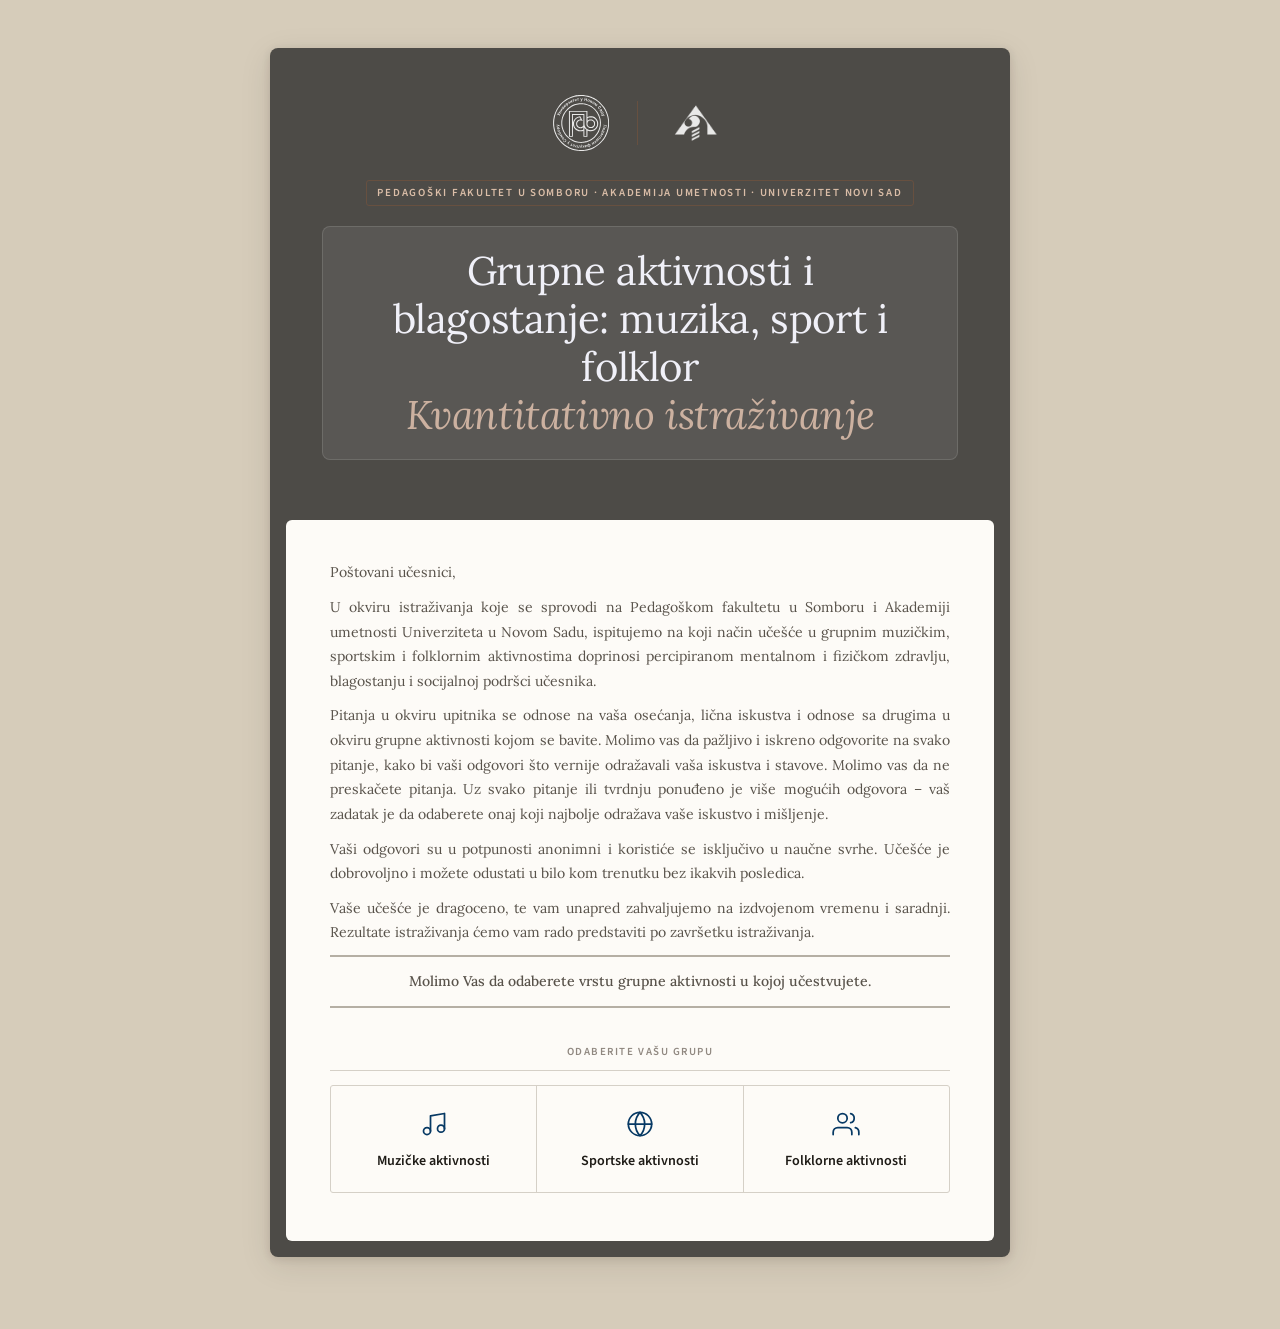
==== commit 258ce1ec: "Reorganizuj projekat (assets/ + strane/) i ujednači upitnike Struktura: statički resursi u assets/ (" ====
--- a/index.html
+++ b/index.html
@@ -6,18 +6,20 @@
     <meta name="description" content="Anonimni naučni upitnik o grupnim muzičkim, sportskim i folklornim aktivnostima i blagostanju — Pedagoški fakultet u Somboru i Akademija umetnosti UNS.">
     <meta name="robots" content="noindex">
     <meta name="theme-color" content="#4D4B47">
-    <link rel="icon" href="favicon.svg" type="image/svg+xml">
+    <link rel="icon" href="assets/favicon.svg" type="image/svg+xml">
     <title>Upitnik za istraživanje</title>
-    <link rel="preconnect" href="https://fonts.googleapis.com">
-    <link rel="preconnect" href="https://fonts.gstatic.com" crossorigin>
-    <link href="https://fonts.googleapis.com/css2?family=Lora:ital,wght@0,400;0,500;0,600;0,700;1,400;1,500&family=Source+Sans+3:ital,wght@0,300;0,400;0,500;0,600;1,300;1,400&display=swap" rel="stylesheet">
-    <link rel="stylesheet" href="style.css">
+    <link rel="stylesheet" href="assets/style.css">
 </head>
 <body>
 
     <div class="upitnik">
 
         <header class="upitnik-header">
+            <div class="header-logoi">
+                <img src="assets/logos/pedagoski-fakultet.svg" alt="Grb Pedagoškog fakulteta u Somboru" class="logo-pef">
+                <span class="logo-podela" aria-hidden="true"></span>
+                <img src="assets/logos/akademija-umetnosti.png" alt="Logo Akademije umetnosti, Univerzitet u Novom Sadu" class="logo-au">
+            </div>
             <div class="badge">Pedagoški fakultet u Somboru · Akademija umetnosti · Univerzitet Novi Sad</div>
             <h1>Grupne aktivnosti i blagostanje: muzika, sport i folklor<br><em>Kvantitativno istraživanje</em></h1>
             <p class="uputstvo"></p>
@@ -29,14 +31,14 @@
                 <p>Poštovani učesnici,</p>
                 <p>U okviru istraživanja koje se sprovodi na Pedagoškom fakultetu u Somboru i Akademiji umetnosti Univerziteta u Novom Sadu, ispitujemo na koji način učešće u grupnim muzičkim, sportskim i folklornim aktivnostima doprinosi percipiranom mentalnom i fizičkom zdravlju, blagostanju i socijalnoj podršci učesnika.</p>
                 <p>Pitanja u okviru upitnika se odnose na vaša osećanja, lična iskustva i odnose sa drugima u okviru grupne aktivnosti kojom se bavite. Molimo vas da pažljivo i iskreno odgovorite na svako pitanje, kako bi vaši odgovori što vernije odražavali vaša iskustva i stavove. Molimo vas da ne preskačete pitanja. Uz svako pitanje ili tvrdnju ponuđeno je više mogućih odgovora – vaš zadatak je da odaberete onaj koji najbolje odražava vaše iskustvo i mišljenje.</p>
-                <p>Vaši odgovori su u potpunosti anonimni i koristiće se isključivo u naučne svrhe. Učešće je dobrovoljno i možete odustati u bilo kom trenutku bez ikakvih posledica. Popunjavanje upitnika traje približno 15–20 minuta.</p>
+                <p>Vaši odgovori su u potpunosti anonimni i koristiće se isključivo u naučne svrhe. Učešće je dobrovoljno i možete odustati u bilo kom trenutku bez ikakvih posledica.</p>
                 <p>Vaše učešće je dragoceno, te vam unapred zahvaljujemo na izdvojenom vremenu i saradnji. Rezultate istraživanja ćemo vam rado predstaviti po završetku istraživanja.</p>
                 <p class="uvod-istaknuto">Molimo Vas da odaberete vrstu grupne aktivnosti u kojoj učestvujete.</p>
             </div>
 
             <p class="izbor-naslov">Odaberite Vašu grupu</p>
             <div class="aktivnosti">
-                <a href="nivo-muzika.html" class="dugme-aktivnost">
+                <a href="strane/nivo-muzika.html" class="dugme-aktivnost">
                     <span class="akt-ikona">
                         <svg viewBox="0 0 24 24"><path d="M9 18V5l12-2v13"></path><circle cx="6" cy="18" r="3"></circle><circle cx="18" cy="16" r="3"></circle></svg>
                     </span>
@@ -44,7 +46,7 @@
                         <span class="akt-ime">Muzičke aktivnosti</span>
                     </span>
                 </a>
-                <a href="nivo-sport.html" class="dugme-aktivnost">
+                <a href="strane/nivo-sport.html" class="dugme-aktivnost">
                     <span class="akt-ikona">
                         <svg viewBox="0 0 24 24"><circle cx="12" cy="12" r="10"></circle><path d="M12 2a14.5 14.5 0 0 0 0 20 14.5 14.5 0 0 0 0-20"></path><path d="M2 12h20"></path></svg>
                     </span>
@@ -52,7 +54,7 @@
                         <span class="akt-ime">Sportske aktivnosti</span>
                     </span>
                 </a>
-                <a href="nivo-folklor.html" class="dugme-aktivnost">
+                <a href="strane/nivo-folklor.html" class="dugme-aktivnost">
                     <span class="akt-ikona">
                         <svg viewBox="0 0 24 24"><path d="M17 21v-2a4 4 0 0 0-4-4H5a4 4 0 0 0-4 4v2"></path><circle cx="9" cy="7" r="4"></circle><path d="M23 21v-2a4 4 0 0 0-3-3.87"></path><path d="M16 3.13a4 4 0 0 1 0 7.75"></path></svg>
                     </span>
--- a/assets/style.css
+++ b/assets/style.css
@@ -0,0 +1,1787 @@
+/* ══════════════════════════════════════════
+   FONTOVI — samostalno hostovani (fonts/)
+   Subset: latin + latin-ext (srpski č ć ž š đ). Format: woff2.
+   Bez zahteva ka Google Fonts CDN-u (privatnost ispitanika / GDPR).
+   ══════════════════════════════════════════ */
+@font-face {
+    font-family: 'Lora';
+    font-style: normal;
+    font-weight: 400;
+    font-display: swap;
+    src: url('fonts/lora-400.woff2') format('woff2');
+}
+@font-face {
+    font-family: 'Lora';
+    font-style: normal;
+    font-weight: 500;
+    font-display: swap;
+    src: url('fonts/lora-500.woff2') format('woff2');
+}
+@font-face {
+    font-family: 'Lora';
+    font-style: normal;
+    font-weight: 600;
+    font-display: swap;
+    src: url('fonts/lora-600.woff2') format('woff2');
+}
+@font-face {
+    font-family: 'Lora';
+    font-style: normal;
+    font-weight: 700;
+    font-display: swap;
+    src: url('fonts/lora-700.woff2') format('woff2');
+}
+@font-face {
+    font-family: 'Lora';
+    font-style: italic;
+    font-weight: 400;
+    font-display: swap;
+    src: url('fonts/lora-italic-400.woff2') format('woff2');
+}
+@font-face {
+    font-family: 'Lora';
+    font-style: italic;
+    font-weight: 500;
+    font-display: swap;
+    src: url('fonts/lora-italic-500.woff2') format('woff2');
+}
+@font-face {
+    font-family: 'Source Sans 3';
+    font-style: normal;
+    font-weight: 300;
+    font-display: swap;
+    src: url('fonts/source-sans-3-300.woff2') format('woff2');
+}
+@font-face {
+    font-family: 'Source Sans 3';
+    font-style: normal;
+    font-weight: 400;
+    font-display: swap;
+    src: url('fonts/source-sans-3-400.woff2') format('woff2');
+}
+@font-face {
+    font-family: 'Source Sans 3';
+    font-style: normal;
+    font-weight: 500;
+    font-display: swap;
+    src: url('fonts/source-sans-3-500.woff2') format('woff2');
+}
+@font-face {
+    font-family: 'Source Sans 3';
+    font-style: normal;
+    font-weight: 600;
+    font-display: swap;
+    src: url('fonts/source-sans-3-600.woff2') format('woff2');
+}
+@font-face {
+    font-family: 'Source Sans 3';
+    font-style: italic;
+    font-weight: 300;
+    font-display: swap;
+    src: url('fonts/source-sans-3-italic-300.woff2') format('woff2');
+}
+@font-face {
+    font-family: 'Source Sans 3';
+    font-style: italic;
+    font-weight: 400;
+    font-display: swap;
+    src: url('fonts/source-sans-3-italic-400.woff2') format('woff2');
+}
+
+/* ══════════════════════════════════════════
+   TOKENI
+   ══════════════════════════════════════════ */
+:root {
+    /* Neutralne boje — topla akademska paleta */
+    --bg:          #F3F1EC;
+    --bg-page:     #D6CCBA;
+    --povrsina:    #FDFBF7;
+    --ivica:       #D5D0C7;
+    --ivica-jak:   #B5AFA4;
+    --tekst:       #1E1B16;
+    --tekst-slab:  #58524A;
+    --tekst-slabi: #908880;
+
+    /* Akcent — duboka akademska tamno-plava */
+    --plava:       oklch(0.34 0.09 250);
+    --plava-sv:    oklch(0.96 0.015 250);
+    --plava-ivica: oklch(0.60 0.05 250);
+
+    /* Greška */
+    --greska:      oklch(0.45 0.15 25);
+    --greska-sv:   oklch(0.96 0.03 25);
+
+    /* Tipografija */
+    --font-sans:   'Source Sans 3', 'Helvetica Neue', Helvetica, Arial, sans-serif;
+    --font-serif:  'Lora', 'Palatino Linotype', Palatino, 'Book Antiqua', Georgia, serif;
+
+    /* Geometrija */
+    --r-mali:  3px;
+    --r-sredi: 5px;
+    --senka:   0 1px 3px rgba(30,20,10,0.06), 0 4px 16px rgba(30,20,10,0.05);
+}
+
+/* ── Honeypot — vizuelno uklonjeno polje (zamka za botove) ── */
+.hp-polje {
+    position: absolute;
+    left: -9999px;
+    width: 1px;
+    height: 1px;
+    overflow: hidden;
+}
+
+/* ══════════════════════════════════════════
+   RESET I OSNOVA
+   ══════════════════════════════════════════ */
+*, *::before, *::after {
+    margin: 0;
+    padding: 0;
+    box-sizing: border-box;
+}
+
+html {
+    scroll-behavior: smooth;
+    font-size: 16px;
+}
+
+body {
+    font-family: var(--font-serif);
+    background-color: var(--bg-page);
+    color: var(--tekst);
+    min-height: 100vh;
+    padding: 48px 20px 72px;
+    line-height: 1.5;
+}
+
+
+/* ══════════════════════════════════════════
+   KARTICA UPITNIKA
+   ══════════════════════════════════════════ */
+.upitnik {
+    position: relative;
+    max-width: 740px;
+    margin: 0 auto;
+    background: #4D4B47;
+    border: none;
+    border-radius: 8px;
+    box-shadow: 0 2px 8px rgba(30,20,10,0.12), 0 8px 32px rgba(30,20,10,0.10);
+    overflow: hidden;
+}
+
+/* ══════════════════════════════════════════
+   HEADER
+   ══════════════════════════════════════════ */
+.upitnik-header {
+    background: transparent;
+    padding: 44px 52px 40px;
+    border-bottom: none;
+    position: relative;
+    text-align: center;
+}
+
+/* Grbovi institucija — bele siluete na tamnoj podlozi, sa tankom podelom */
+.header-logoi {
+    display: flex;
+    align-items: center;
+    justify-content: center;
+    gap: 28px;
+    margin-bottom: 24px;
+}
+
+.header-logoi img {
+    width: auto;
+    filter: brightness(0) invert(1);
+    opacity: 0.88;
+    transition: opacity 0.25s ease, transform 0.25s ease;
+}
+
+.header-logoi img:hover {
+    opacity: 1;
+    transform: translateY(-1px);
+}
+
+/* Trougao (Akademija) optički deluje manje od kruga (pečat) — blago veći */
+.header-logoi .logo-pef { height: 56px; }
+.header-logoi .logo-au  { height: 62px; }
+
+.header-logoi .logo-podela {
+    width: 1px;
+    height: 44px;
+    background: oklch(0.45 0.04 55);
+}
+
+.badge {
+    display: inline-block;
+    font-family: var(--font-sans);
+    font-size: 0.68rem;
+    font-weight: 600;
+    letter-spacing: 0.16em;
+    text-transform: uppercase;
+    color: oklch(0.82 0.045 60);
+    border: 1px solid oklch(0.45 0.04 55);
+    border-radius: var(--r-mali);
+    padding: 4px 10px;
+    margin-bottom: 20px;
+}
+
+.upitnik-header h1 {
+    font-family: var(--font-serif);
+    font-size: clamp(1.75rem, 4vw, 2.5rem);
+    font-weight: 400;
+    color: #F0F0F8;
+    line-height: 1.2;
+    margin-bottom: 20px;
+    letter-spacing: -0.01em;
+    background: rgba(255,255,255,0.07);
+    border: 1px solid rgba(255,255,255,0.12);
+    border-radius: 8px;
+    padding: 20px 32px;
+    display: inline-block;
+}
+
+.upitnik-header h1 em {
+    font-style: italic;
+    color: oklch(0.78 0.04 55);
+    font-weight: 400;
+}
+
+.uputstvo {
+    font-size: 0.82rem;
+    color: oklch(0.82 0.02 70);
+    line-height: 1.7;
+    max-width: 580px;
+    margin: 0 auto;
+    font-weight: 400;
+    letter-spacing: 0.04em;
+    white-space: pre-line;
+    text-align: center;
+}
+
+.uputstvo:empty {
+    display: none;
+}
+
+/* ══════════════════════════════════════════
+   FORMA
+   ══════════════════════════════════════════ */
+form {
+    background: var(--povrsina);
+    margin: 0 16px 16px;
+    border-radius: 6px;
+    padding: 44px 40px 48px;
+}
+
+/* ══════════════════════════════════════════
+   SEKCIJA
+   ══════════════════════════════════════════ */
+.sekcija {
+    margin-bottom: 56px;
+}
+
+.sekcija:last-of-type {
+    margin-bottom: 40px;
+}
+
+/* ══════════════════════════════════════════
+   PITANJE
+   ══════════════════════════════════════════ */
+.pitanje {
+    margin-bottom: 28px;
+    padding-bottom: 28px;
+    border-bottom: 1px solid var(--ivica);
+}
+
+.pitanje:last-child {
+    border-bottom: none;
+    padding-bottom: 0;
+}
+
+.pitanje-tekst {
+    display: block;
+    font-family: var(--font-sans);
+    font-size: 0.8rem;
+    font-weight: 600;
+    letter-spacing: 0.07em;
+    text-transform: uppercase;
+    color: var(--tekst-slab);
+    margin-bottom: 12px;
+    line-height: 1.5;
+}
+
+/* ══════════════════════════════════════════
+   OPCIJE (radio)
+   ══════════════════════════════════════════ */
+.opcije-red {
+    display: flex;
+    flex-direction: column;
+    gap: 2px;
+}
+
+.opcija {
+    display: flex;
+    align-items: center;
+    cursor: pointer;
+}
+
+.opcija input[type="radio"] {
+    position: absolute;
+    opacity: 0;
+    width: 0;
+    height: 0;
+}
+
+.opcija span {
+    display: flex;
+    align-items: center;
+    gap: 10px;
+    font-family: var(--font-serif);
+    font-size: 0.9rem;
+    font-weight: 400;
+    color: var(--tekst);
+    background: transparent;
+    border: none;
+    border-radius: 0;
+    padding: 8px 12px;
+    width: 100%;
+    transition: background 0.12s ease, color 0.12s ease;
+    position: relative;
+}
+
+/* Indikator kvadratić */
+.opcija span::before {
+    content: '';
+    display: inline-block;
+    width: 15px;
+    height: 15px;
+    min-width: 15px;
+    border: 1.5px solid var(--ivica-jak);
+    border-radius: 50%;
+    background: var(--povrsina);
+    transition: border-color 0.12s, background 0.12s;
+}
+
+.opcija:hover span {
+    background: var(--bg);
+}
+
+.opcija:hover span::before {
+    border-color: var(--plava);
+}
+
+.opcija input[type="radio"]:checked + span {
+    background: var(--plava-sv);
+    color: var(--tekst);
+    font-weight: 500;
+}
+
+.opcija input[type="radio"]:checked + span::before {
+    background: var(--plava);
+    border-color: var(--plava);
+    box-shadow: inset 0 0 0 3px var(--povrsina);
+}
+
+/* ── Fokus tastature (vidljiv obrub za navigaciju strelicama/Tab) ── */
+.opcija input[type="radio"]:focus-visible + span {
+    outline: 2px solid var(--plava);
+    outline-offset: -2px;
+    background: var(--plava-sv);
+    border-radius: var(--r-mali);
+}
+
+/* ── Zasivljavanje neizabranih ── */
+.opcije-red.ima-izbor .opcija.neizabrana span {
+    color: var(--tekst-slabi);
+    opacity: 0.5;
+}
+
+.opcije-red.ima-izbor .opcija.neizabrana:hover span {
+    opacity: 0.85;
+    background: var(--bg);
+}
+
+/* ── Opcija "Drugo" sa tekstualnim unosom ── */
+.unos-drugo {
+    font-family: var(--font-sans);
+    font-size: 0.88rem;
+    font-weight: 400;
+    color: var(--tekst);
+    background: transparent;
+    border: none;
+    border-bottom: 1.5px solid var(--ivica-jak);
+    border-radius: 0;
+    padding: 0 4px 2px;
+    width: 180px;
+    outline: none;
+    pointer-events: none;
+    opacity: 0.4;
+    transition: border-color 0.15s, opacity 0.15s;
+}
+
+.opcija-drugo input[type="radio"]:checked ~ * .unos-drugo,
+.opcija-drugo input[type="radio"]:checked + span .unos-drugo {
+    pointer-events: auto;
+    opacity: 1;
+    border-bottom-color: var(--plava);
+}
+
+.unos-drugo::placeholder {
+    color: var(--tekst-slabi);
+    font-style: italic;
+}
+
+.unos-drugo:focus {
+    border-bottom-color: var(--plava);
+}
+
+/* ══════════════════════════════════════════
+   GREŠKA
+   ══════════════════════════════════════════ */
+.pitanje.greska .pitanje-tekst {
+    color: var(--greska);
+}
+
+.pitanje.greska .opcija span,
+.pitanje.greska .unos-broj {
+    border-color: var(--greska);
+}
+
+.pitanje.greska .opcija span::before {
+    border-color: oklch(0.60 0.10 25);
+}
+
+.greska-tekst {
+    display: block;
+    margin-top: 6px;
+    font-size: 0.78rem;
+    color: var(--greska);
+    font-weight: 500;
+}
+
+/* ══════════════════════════════════════════
+   UNOS BROJA
+   ══════════════════════════════════════════ */
+.unos-wrapper {
+    display: flex;
+    align-items: center;
+    gap: 10px;
+}
+
+.unos-broj {
+    font-family: var(--font-sans);
+    font-size: 0.9rem;
+    font-weight: 400;
+    color: var(--tekst);
+    background: var(--povrsina);
+    border: 1.5px solid var(--ivica);
+    border-radius: var(--r-mali);
+    padding: 9px 14px;
+    width: 110px;
+    outline: none;
+    transition: border-color 0.15s ease, box-shadow 0.15s ease;
+    -moz-appearance: textfield;
+}
+
+.unos-broj::-webkit-outer-spin-button,
+.unos-broj::-webkit-inner-spin-button {
+    -webkit-appearance: none;
+}
+
+.unos-broj:focus {
+    border-color: var(--plava);
+    box-shadow: 0 0 0 3px oklch(0.34 0.09 250 / 0.12);
+}
+
+.unos-broj::placeholder {
+    color: var(--tekst-slabi);
+}
+
+.unos-suffix {
+    font-size: 0.82rem;
+    font-weight: 500;
+    color: var(--tekst-slab);
+}
+
+/* ── Unos linija (samo donja crta) ── */
+.unos-linija {
+    font-family: var(--font-sans);
+    font-size: 0.9rem;
+    font-weight: 400;
+    color: var(--tekst);
+    background: transparent;
+    border: none;
+    border-bottom: 1.5px solid var(--ivica-jak);
+    border-radius: 0;
+    padding: 6px 2px;
+    width: 100%;
+    max-width: 400px;
+    outline: none;
+    transition: border-color 0.15s ease;
+}
+
+.unos-linija:focus {
+    border-bottom-color: var(--plava);
+}
+
+.unos-linija::placeholder {
+    color: var(--tekst-slabi);
+}
+
+/* ══════════════════════════════════════════
+   PRETHODNE AKTIVNOSTI — više unosa („Dodaj još")
+   ══════════════════════════════════════════ */
+.prethodna-lista {
+    display: flex;
+    flex-direction: column;
+}
+
+.prethodna-stavka {
+    display: flex;
+    flex-direction: column;
+}
+
+/* Svaki dodati set se vizuelno odvaja od prethodnog */
+.prethodna-stavka + .prethodna-stavka {
+    margin-top: 18px;
+    padding-top: 18px;
+    padding-left: 14px;
+    border-top: 1px dashed var(--ivica-jak);
+    border-left: 2px solid var(--plava-sv);
+}
+
+/* „Dodaj još" — diskretno, isprekidano dugme u plavom duhu */
+.dodaj-jos {
+    align-self: flex-start;
+    display: inline-flex;
+    align-items: center;
+    gap: 7px;
+    margin-top: 16px;
+    font-family: var(--font-sans);
+    font-size: 0.74rem;
+    font-weight: 600;
+    letter-spacing: 0.06em;
+    text-transform: uppercase;
+    color: var(--plava);
+    background: none;
+    border: 1px dashed var(--plava-ivica);
+    border-radius: var(--r-mali);
+    padding: 8px 14px;
+    cursor: pointer;
+    transition: background 0.12s, border-color 0.12s, color 0.12s;
+}
+
+.dodaj-jos svg { flex-shrink: 0; }
+
+.dodaj-jos:hover {
+    background: var(--plava-sv);
+    border-color: var(--plava);
+}
+
+.dodaj-jos:focus-visible {
+    outline: 2px solid var(--plava);
+    outline-offset: 2px;
+}
+
+/* „Ukloni" — desno poravnato dugme unutar dodate stavke */
+.ukloni-stavka {
+    align-self: flex-end;
+    margin-top: 12px;
+    font-family: var(--font-sans);
+    font-size: 0.68rem;
+    font-weight: 600;
+    letter-spacing: 0.05em;
+    text-transform: uppercase;
+    color: var(--tekst-slabi);
+    background: none;
+    border: none;
+    padding: 4px 2px;
+    cursor: pointer;
+    transition: color 0.12s;
+}
+
+.ukloni-stavka:hover { color: var(--greska); }
+
+.ukloni-stavka:focus-visible {
+    outline: 2px solid var(--plava);
+    outline-offset: 2px;
+}
+
+/* ══════════════════════════════════════════
+   SUBMIT
+   ══════════════════════════════════════════ */
+
+
+.podnozje-forme {
+    display: flex;
+    justify-content: flex-end;
+    padding-top: 28px;
+    border-top: 1px solid var(--ivica);
+    margin-top: 8px;
+}
+
+.dugme-submit {
+    display: flex;
+    align-items: center;
+    gap: 9px;
+    padding: 12px 28px;
+    font-family: var(--font-sans);
+    font-size: 0.85rem;
+    font-weight: 600;
+    letter-spacing: 0.06em;
+    text-transform: uppercase;
+    color: white;
+    background: var(--plava);
+    border: none;
+    border-radius: var(--r-mali);
+    cursor: pointer;
+    transition: background 0.15s ease, box-shadow 0.15s ease;
+    box-shadow: 0 2px 8px oklch(0.34 0.09 250 / 0.2);
+}
+
+.dugme-submit:hover {
+    background: oklch(0.28 0.08 250);
+    box-shadow: 0 4px 16px oklch(0.34 0.09 250 / 0.3);
+}
+
+.dugme-submit:active {
+    background: oklch(0.24 0.07 250);
+}
+
+/* ══════════════════════════════════════════
+   HVALA — završno stanje (zamenjuje sadržaj kartice nakon slanja)
+   ══════════════════════════════════════════ */
+.hvala {
+    background: linear-gradient(180deg, var(--povrsina), var(--bg));
+    margin: clamp(8px, 2.2vw, 16px);
+    border-radius: 6px;
+    padding: clamp(52px, 9vw, 72px) clamp(24px, 5vw, 44px);
+    text-align: center;
+}
+
+.hvala::before {
+    content: "✓";
+    display: grid;
+    place-items: center;
+    width: 58px;
+    height: 58px;
+    margin: 0 auto 30px;
+    border-radius: 50%;
+    background: var(--plava);
+    color: var(--povrsina);
+    font-family: var(--font-sans);
+    font-size: 1.65rem;
+    font-weight: 600;
+    line-height: 1;
+    box-shadow: 0 6px 18px oklch(0.34 0.09 250 / 0.28);
+    animation: hvala-pecat 0.55s cubic-bezier(0.34, 1.56, 0.64, 1) 0.1s both;
+}
+
+.hvala p {
+    animation: hvala-ulaz 0.6s cubic-bezier(0.22, 1, 0.36, 1) both;
+}
+
+.hvala p:first-of-type {
+    font-family: var(--font-serif);
+    font-size: clamp(1.5rem, 3.4vw, 1.95rem);
+    font-weight: 500;
+    color: var(--tekst);
+    line-height: 1.25;
+    letter-spacing: -0.01em;
+    margin-bottom: 14px;
+    animation-delay: 0.22s;
+}
+
+.hvala p:last-of-type {
+    font-family: var(--font-serif);
+    font-size: 1.02rem;
+    color: var(--tekst-slab);
+    line-height: 1.6;
+    max-width: 430px;
+    margin: 0 auto;
+    animation-delay: 0.32s;
+}
+
+@keyframes hvala-pecat {
+    from { opacity: 0; transform: scale(0.4); }
+    to   { opacity: 1; transform: scale(1); }
+}
+
+@keyframes hvala-ulaz {
+    from { opacity: 0; transform: translateY(10px); }
+    to   { opacity: 1; transform: translateY(0); }
+}
+
+@media (prefers-reduced-motion: reduce) {
+    .hvala::before,
+    .hvala p { animation: none; }
+}
+
+/* ══════════════════════════════════════════
+   LIKERT SKALE
+   ══════════════════════════════════════════ */
+
+.skala-uputstvo {
+    font-family: var(--font-serif);
+    font-size: 0.92rem;
+    color: var(--tekst-slab);
+    line-height: 1.6;
+    margin: 0 0 24px;
+    padding: 12px 16px 12px 18px;
+    background: var(--bg);
+    border-left: 3px solid var(--plava-ivica);
+    border-radius: 0 var(--r-mali) var(--r-mali) 0;
+    font-weight: 400;
+}
+
+/* ── Napomena (definicija pojma „blagostanje") ── */
+.napomena {
+    position: relative;
+    margin: 0 0 36px;
+    padding: 22px 26px;
+    background: linear-gradient(180deg, var(--povrsina), var(--bg));
+    border: 1px solid var(--ivica-jak);
+    border-left: 4px solid var(--plava);
+    border-radius: var(--r-sredi);
+    box-shadow: var(--senka);
+}
+
+.napomena::before {
+    content: "Napomena";
+    display: block;
+    font-family: var(--font-sans);
+    font-size: 0.66rem;
+    font-weight: 700;
+    letter-spacing: 0.18em;
+    text-transform: uppercase;
+    color: var(--plava);
+    margin-bottom: 10px;
+}
+
+.napomena p {
+    margin: 0;
+    font-family: var(--font-serif);
+    font-size: 0.98rem;
+    line-height: 1.65;
+    color: var(--tekst-slab);
+}
+
+.napomena strong {
+    color: var(--tekst);
+    font-weight: 600;
+}
+
+/* ══════════════════════════════════════════
+   NIVO-ZAVISNI BLOKOVI (Dodatna pitanja)
+   ══════════════════════════════════════════ */
+.skriveno { display: none !important; }
+
+/* Poruka dok nivo angažovanja nije izabran */
+.nivo-prazno {
+    display: flex;
+    align-items: flex-start;
+    gap: 10px;
+    font-family: var(--font-serif);
+    font-style: italic;
+    font-size: 0.92rem;
+    color: var(--tekst-slabi);
+    line-height: 1.55;
+    margin: 4px 0 8px;
+    padding: 14px 16px;
+    background: var(--bg);
+    border: 1px dashed var(--ivica-jak);
+    border-radius: var(--r-mali);
+}
+
+.nivo-prazno::before {
+    content: '↑';
+    flex-shrink: 0;
+    font-style: normal;
+    font-weight: 600;
+    color: var(--plava-ivica);
+    line-height: 1.45;
+}
+
+/* Suptilno otkrivanje bloka kad se izabere nivo / neformalni vođa */
+@keyframes nivo-reveal {
+    from { opacity: 0; transform: translateY(6px); }
+    to   { opacity: 1; transform: translateY(0); }
+}
+
+.nivo-blok:not(.skriveno),
+.vodja-blok:not(.skriveno) {
+    animation: nivo-reveal 0.42s cubic-bezier(0.22, 0.61, 0.36, 1) both;
+}
+
+/* Pitanje-grananje: postoji li neformalni vođa */
+.vodja-grananje {
+    margin: 8px 0 4px;
+    padding: 16px 18px;
+    background: var(--plava-sv);
+    border: 1px solid var(--ivica);
+    border-left: 3px solid var(--plava);
+    border-radius: 0 var(--r-mali) var(--r-mali) 0;
+}
+
+.vodja-grananje .pitanje-tekst {
+    margin-bottom: 12px;
+}
+
+@media (prefers-reduced-motion: reduce) {
+    .nivo-blok:not(.skriveno),
+    .vodja-blok:not(.skriveno) {
+        animation: none;
+    }
+}
+
+/* ── Podnaslov dimenzije unutar sekcije ── */
+.dimenzija-naslov {
+    display: flex;
+    align-items: center;
+    gap: 14px;
+    margin: 32px 0 12px;
+    font-family: var(--font-serif);
+    font-style: italic;
+    font-size: 1.05rem;
+    font-weight: 500;
+    color: var(--plava);
+    letter-spacing: 0.005em;
+}
+
+.dimenzija-naslov::before {
+    content: '';
+    flex-shrink: 0;
+    width: 32px;
+    height: 1.5px;
+    background: var(--plava);
+    opacity: 0.55;
+}
+
+.sekcija > .dimenzija-naslov:first-of-type {
+    margin-top: 8px;
+}
+
+/* ── Likert blok — tabela ── */
+.likert-blok {
+    border: 1px solid var(--ivica);
+    border-radius: var(--r-mali);
+    background: var(--povrsina);
+    margin-bottom: 32px;
+}
+
+/* ── Zaglavlje Likert (sticky pri skrolovanju) ── */
+.likert-zaglavlje {
+    display: grid;
+    grid-template-columns: 1fr auto;
+    align-items: end;
+    padding: 12px 16px 12px;
+    border-bottom: 2px solid var(--ivica-jak);
+    background: #4D4B47;
+    gap: 12px;
+    position: sticky;
+    top: 0;
+    z-index: 5;
+    border-radius: calc(var(--r-mali) - 1px) calc(var(--r-mali) - 1px) 0 0;
+    box-shadow: 0 1px 0 rgba(30,20,10,0.08);
+}
+
+.likert-red:last-child {
+    border-radius: 0 0 calc(var(--r-mali) - 1px) calc(var(--r-mali) - 1px);
+}
+
+.likert-pitanje {
+    font-size: 0.78rem;
+    color: oklch(0.84 0.02 70);
+    font-weight: 400;
+    font-style: italic;
+    letter-spacing: 0.01em;
+    line-height: 1.4;
+    align-self: center;
+}
+
+.likert-brojevi {
+    display: flex;
+    gap: 8px;
+}
+
+.likert-brojevi span {
+    width: 52px;
+    text-align: center;
+    font-size: 0.8rem;
+    font-weight: 600;
+    color: oklch(0.82 0.02 70);
+    letter-spacing: 0.04em;
+    display: flex;
+    flex-direction: column;
+    align-items: center;
+    gap: 5px;
+}
+
+.likert-brojevi span b {
+    font-weight: 700;
+    font-size: 1.05rem;
+    color: #fff;
+    line-height: 1;
+    display: flex;
+    align-items: center;
+    justify-content: center;
+    width: 28px;
+    height: 28px;
+    border-radius: 50%;
+    background: oklch(0.34 0.06 250);
+}
+
+.likert-brojevi span small {
+    font-size: 0.7rem;
+    font-weight: 500;
+    color: oklch(0.80 0.02 70);
+    line-height: 1.3;
+    text-align: center;
+    white-space: normal;
+    word-break: keep-all;
+    max-width: 56px;
+    letter-spacing: 0.01em;
+}
+
+/* ── Red ── */
+.likert-red {
+    display: grid;
+    grid-template-columns: 1fr auto;
+    align-items: center;
+    gap: 12px;
+    padding: 10px 16px;
+    border-bottom: 1px solid var(--ivica);
+    margin-bottom: 0;
+    scroll-margin-top: 140px;
+    transition: background 0.1s;
+}
+
+.likert-red:last-child {
+    border-bottom: none;
+}
+
+.likert-red:hover {
+    background: var(--bg);
+}
+
+.likert-stavka {
+    font-size: 0.88rem;
+    color: var(--tekst);
+    line-height: 1.45;
+    cursor: default;
+    font-weight: 400;
+}
+
+.likert-stavka-broj {
+    font-family: var(--font-sans);
+    font-weight: 600;
+    font-size: 0.72rem;
+    color: var(--tekst-slabi);
+    margin-right: 6px;
+    letter-spacing: 0.04em;
+}
+
+/* ── Radio kružići u Likertu ── */
+.likert-opcije {
+    display: flex;
+    flex-direction: row;
+    gap: 8px;
+    flex-shrink: 0;
+}
+
+.likert-opcija {
+    cursor: pointer;
+}
+
+.likert-opcija input[type="radio"] {
+    position: absolute;
+    opacity: 0;
+    width: 0;
+    height: 0;
+}
+
+.likert-opcija span {
+    display: flex;
+    align-items: center;
+    justify-content: center;
+    width: 52px;
+    height: 34px;
+    font-family: var(--font-sans);
+    font-size: 0.88rem;
+    font-weight: 500;
+    color: var(--tekst-slab);
+    background: var(--povrsina);
+    border: 1.5px solid var(--ivica);
+    border-radius: var(--r-mali);
+    transition:
+        background 0.12s ease,
+        border-color 0.12s ease,
+        color 0.12s ease,
+        opacity 0.15s ease;
+}
+
+.likert-opcija:hover span {
+    background: var(--plava-sv);
+    border-color: var(--plava-ivica);
+    color: var(--tekst);
+}
+
+.likert-opcija input[type="radio"]:checked + span {
+    background: var(--plava);
+    border-color: var(--plava);
+    color: #fff;
+    font-weight: 600;
+}
+
+/* ── Fokus tastature za Likert dugmiće ── */
+.likert-opcija input[type="radio"]:focus-visible + span {
+    outline: 2px solid var(--plava);
+    outline-offset: 2px;
+}
+
+/* ── Zasivljavanje u Likert redu ── */
+.likert-opcije.ima-izbor .likert-opcija.neizabrana span {
+    opacity: 0.3;
+}
+
+.likert-opcije.ima-izbor .likert-opcija.neizabrana:hover span {
+    opacity: 0.7;
+}
+
+/* ── Greška u Likert redu ── */
+.likert-red.greska .likert-stavka {
+    color: var(--greska);
+}
+
+.likert-red.greska .likert-opcija span {
+    border-color: oklch(0.60 0.10 25);
+    background: var(--greska-sv);
+}
+
+/* ── 7-stepena skala ── */
+.likert-7 .likert-opcija span {
+    width: 44px;
+    height: 30px;
+    font-size: 0.82rem;
+    border-radius: var(--r-mali);
+}
+
+.likert-7 .likert-brojevi span {
+    width: 44px;
+    font-size: 0.76rem;
+}
+
+.likert-7 .likert-brojevi span b {
+    font-size: 0.9rem;
+}
+
+.likert-7 .likert-brojevi span small {
+    max-width: 44px;
+    font-size: 0.66rem;
+}
+
+.likert-7 .likert-brojevi { gap: 5px; }
+.likert-7 .likert-opcije  { gap: 5px; }
+
+/* ══════════════════════════════════════════
+   POTVRDA SAGLASNOSTI
+   ══════════════════════════════════════════ */
+.saglasnost-blok {
+    background: var(--bg);
+    border: 1px solid var(--ivica);
+    border-radius: var(--r-mali);
+    border-left: 3px solid var(--plava);
+    padding: 26px 28px 24px;
+    margin-bottom: 32px;
+}
+
+.saglasnost-blok .pitanje-tekst {
+    font-family: var(--font-serif);
+    font-size: 1.08rem;
+    font-weight: 600;
+    text-transform: none;
+    letter-spacing: 0;
+    color: var(--tekst);
+    margin-bottom: 12px;
+    line-height: 1.35;
+}
+
+.saglasnost-tekst {
+    font-family: var(--font-serif);
+    font-size: 0.92rem;
+    color: var(--tekst-slab);
+    line-height: 1.7;
+    margin-bottom: 18px;
+    font-weight: 400;
+}
+
+/* ══════════════════════════════════════════
+   CANVAS POTPIS
+   ══════════════════════════════════════════ */
+.potpis-wrapper {
+    display: flex;
+    flex-direction: column;
+    gap: 8px;
+    max-width: 320px;
+}
+
+.potpis-canvas {
+    display: block;
+    width: 320px;
+    height: 120px;
+    background: var(--povrsina);
+    border: 1.5px solid var(--ivica);
+    border-radius: var(--r-mali);
+    cursor: crosshair;
+    touch-action: none;
+    transition: border-color 0.15s;
+}
+
+.potpis-canvas:hover,
+.potpis-canvas.aktivan {
+    border-color: var(--plava-ivica);
+}
+
+.potpis-canvas.prazno {
+    background-image: repeating-linear-gradient(
+        0deg,
+        transparent,
+        transparent 23px,
+        var(--bg-page) 23px,
+        var(--bg-page) 24px
+    );
+}
+
+.potpis-akcije {
+    display: flex;
+    align-items: center;
+    gap: 12px;
+}
+
+.potpis-hint {
+    font-size: 0.72rem;
+    color: var(--tekst-slabi);
+    font-weight: 400;
+    flex: 1;
+}
+
+.potpis-obrisi {
+    font-family: var(--font-sans);
+    font-size: 0.72rem;
+    font-weight: 600;
+    letter-spacing: 0.06em;
+    text-transform: uppercase;
+    color: var(--tekst-slab);
+    background: none;
+    border: 1px solid var(--ivica);
+    border-radius: var(--r-mali);
+    padding: 5px 12px;
+    cursor: pointer;
+    transition: border-color 0.12s, color 0.12s, background 0.12s;
+}
+
+.potpis-obrisi:hover {
+    border-color: var(--greska);
+    color: var(--greska);
+    background: var(--greska-sv);
+}
+
+/* Greška stanje za canvas */
+.pitanje.greska .potpis-canvas {
+    border-color: var(--greska);
+    background: var(--greska-sv);
+}
+
+/* ══════════════════════════════════════════
+   INTRO STRANICA — IZBOR AKTIVNOSTI
+   ══════════════════════════════════════════ */
+.uvod-telo {
+    background: var(--povrsina);
+    margin: 0 16px 16px;
+    border-radius: 6px;
+    padding: 40px 44px 48px;
+}
+
+.uvod-tekst {
+    font-size: 0.88rem;
+    line-height: 1.75;
+    color: var(--tekst-slab);
+    margin-bottom: 36px;
+    font-weight: 300;
+    max-width: 560px;
+}
+
+.uvod-tekst p + p {
+    margin-top: 10px;
+}
+
+/* Intro varijanta: pun raspon, obostrano poravnat tekst */
+.uvod-tekst.puno {
+    max-width: 100%;
+    text-align: justify;
+}
+
+/* Istaknuti poziv na akciju (uokvireni red u uvodu) */
+.uvod-istaknuto {
+    border-top: 2px solid var(--ivica-jak);
+    border-bottom: 2px solid var(--ivica-jak);
+    padding: 12px 0;
+    margin-top: 20px;
+    text-align: center;
+    font-weight: 500;
+}
+
+/* Pomoćni razmak (zamena za inline margin-top) */
+.razmak-gore { margin-top: 10px; }
+
+.izbor-naslov {
+    font-family: var(--font-sans);
+    font-size: 0.68rem;
+    font-weight: 600;
+    letter-spacing: 0.14em;
+    text-transform: uppercase;
+    color: var(--tekst-slabi);
+    margin-bottom: 14px;
+    padding-bottom: 10px;
+    border-bottom: 1px solid var(--ivica);
+    text-align: center;
+}
+
+.aktivnosti {
+    display: grid;
+    grid-template-columns: repeat(3, 1fr);
+    gap: 1px;
+    background: var(--ivica);
+    border: 1px solid var(--ivica);
+    border-radius: var(--r-mali);
+    overflow: hidden;
+}
+
+.dugme-aktivnost {
+    display: flex;
+    flex-direction: column;
+    align-items: center;
+    justify-content: center;
+    text-align: center;
+    gap: 6px;
+    padding: 24px 20px 22px;
+    font-family: var(--font-sans);
+    color: var(--tekst);
+    background: var(--povrsina);
+    cursor: pointer;
+    text-decoration: none;
+    transition: background 0.14s ease;
+    border: none;
+}
+
+.dugme-aktivnost:hover {
+    background: var(--plava-sv);
+}
+
+.dugme-aktivnost:hover .akt-ime {
+    color: var(--plava);
+}
+
+.akt-ikona {
+    display: block;
+    width: 28px;
+    height: 28px;
+    margin-bottom: 8px;
+    color: var(--plava);
+}
+
+.akt-ikona svg {
+    width: 28px;
+    height: 28px;
+    stroke: currentColor;
+    fill: none;
+    stroke-width: 1.5;
+    stroke-linecap: round;
+    stroke-linejoin: round;
+}
+
+.akt-ime {
+    font-size: 0.88rem;
+    font-weight: 600;
+    color: var(--tekst);
+    display: block;
+    line-height: 1.3;
+    transition: color 0.12s;
+}
+
+/* ══════════════════════════════════════════
+   IZBOR NIVOA ANGAŽOVANJA (međuekran)
+   Vertikalne kartice: ime levo, opis ispod,
+   strelica desno. Klik vodi na upitnik.
+   ══════════════════════════════════════════ */
+.nivo-izbor {
+    display: flex;
+    flex-direction: column;
+    gap: 12px;
+    margin-bottom: 28px;
+}
+
+.dugme-nivo {
+    display: flex;
+    align-items: center;
+    gap: 18px;
+    padding: 20px 22px;
+    background: var(--povrsina);
+    border: 1px solid var(--ivica);
+    border-left: 3px solid var(--ivica-jak);
+    border-radius: var(--r-sredi);
+    text-decoration: none;
+    color: var(--tekst);
+    transition: border-color 0.16s ease, background 0.16s ease,
+                transform 0.16s ease, box-shadow 0.16s ease;
+}
+
+.dugme-nivo:hover,
+.dugme-nivo:focus-visible {
+    background: var(--plava-sv);
+    border-color: var(--plava-ivica);
+    border-left-color: var(--plava);
+    box-shadow: var(--senka);
+    transform: translateY(-1px);
+    outline: none;
+}
+
+.nivo-tekst {
+    flex: 1;
+    display: flex;
+    flex-direction: column;
+    gap: 5px;
+    min-width: 0;
+}
+
+.nivo-ime {
+    font-family: var(--font-sans);
+    font-size: 1rem;
+    font-weight: 600;
+    letter-spacing: 0.01em;
+    color: var(--tekst);
+    transition: color 0.14s ease;
+}
+
+.dugme-nivo:hover .nivo-ime,
+.dugme-nivo:focus-visible .nivo-ime { color: var(--plava); }
+
+.nivo-opis {
+    font-family: var(--font-serif);
+    font-size: 0.82rem;
+    font-weight: 300;
+    line-height: 1.55;
+    color: var(--tekst-slab);
+}
+
+.nivo-strelica {
+    flex-shrink: 0;
+    display: flex;
+    align-items: center;
+    color: var(--tekst-slabi);
+    transition: transform 0.16s ease, color 0.16s ease;
+}
+
+.dugme-nivo:hover .nivo-strelica,
+.dugme-nivo:focus-visible .nivo-strelica {
+    color: var(--plava);
+    transform: translateX(4px);
+}
+
+.nivo-nazad {
+    display: inline-block;
+    font-family: var(--font-sans);
+    font-size: 0.8rem;
+    font-weight: 500;
+    color: var(--tekst-slab);
+    text-decoration: none;
+    transition: color 0.14s ease;
+}
+
+.nivo-nazad:hover { color: var(--plava); }
+
+/* ══════════════════════════════════════════
+   RESPONSIVE — TABLET (≤ 1024px)
+   ══════════════════════════════════════════ */
+@media (max-width: 1024px) {
+    body { padding: 36px 18px 60px; }
+
+    .upitnik { max-width: 680px; }
+    .upitnik-header { padding: 38px 40px 34px; }
+    .upitnik-header h1 { padding: 18px 26px; }
+
+    form { padding: 38px 32px 42px; }
+    .uvod-telo { padding: 34px 36px 40px; }
+
+    .sekcija { margin-bottom: 44px; }
+}
+
+/* ══════════════════════════════════════════
+   RESPONSIVE — MOBILE (≤ 640px)
+   The Likert grid pivots: question stacks above a
+   full-width row of buttons so labels never get crushed.
+   ══════════════════════════════════════════ */
+@media (max-width: 640px) {
+    body {
+        padding: 0 0 40px;
+        background: var(--bg-page);
+    }
+
+    .upitnik {
+        border-radius: 0;
+        box-shadow: none;
+        max-width: 100%;
+    }
+
+    .upitnik-header {
+        padding: 30px 22px 26px;
+    }
+    .header-logoi {
+        gap: 18px;
+        margin-bottom: 18px;
+    }
+    .header-logoi .logo-pef { height: 44px; }
+    .header-logoi .logo-au  { height: 48px; }
+    .header-logoi .logo-podela { height: 34px; }
+    .upitnik-header h1 {
+        padding: 16px 20px;
+        font-size: clamp(1.4rem, 5.8vw, 1.85rem);
+        line-height: 1.22;
+    }
+    .badge {
+        font-size: 0.6rem;
+        padding: 4px 9px;
+        letter-spacing: 0.12em;
+        margin-bottom: 18px;
+        line-height: 1.4;
+    }
+    .uputstvo {
+        font-size: 0.82rem;
+        line-height: 1.65;
+    }
+
+    form {
+        padding: 28px 18px 32px;
+        margin: 0 8px 8px;
+        border-radius: 4px;
+    }
+
+    .sekcija { margin-bottom: 40px; }
+    .skala-uputstvo {
+        font-size: 0.88rem;
+        padding: 11px 14px 11px 15px;
+        margin-bottom: 20px;
+        line-height: 1.55;
+    }
+    .napomena {
+        padding: 16px 18px;
+        margin-bottom: 26px;
+    }
+    .napomena p {
+        font-size: 0.9rem;
+        line-height: 1.55;
+    }
+
+    .dimenzija-naslov {
+        font-size: 0.98rem;
+        margin: 26px 0 10px;
+        gap: 12px;
+    }
+    .dimenzija-naslov::before {
+        width: 24px;
+    }
+
+    .pitanje {
+        margin-bottom: 22px;
+        padding-bottom: 22px;
+    }
+    .pitanje-tekst {
+        font-size: 0.74rem;
+        margin-bottom: 12px;
+        letter-spacing: 0.07em;
+    }
+
+    /* Radio rows — comfortable tap targets */
+    .opcija span {
+        font-size: 0.92rem;
+        padding: 11px 12px;
+    }
+    .opcija span::before {
+        width: 17px;
+        height: 17px;
+        min-width: 17px;
+    }
+
+    /* Inputs scaled for touch (≥ 44px tap target) */
+    .unos-broj {
+        font-size: 1rem;
+        padding: 11px 14px;
+        width: 100%;
+        max-width: 150px;
+    }
+    .unos-linija {
+        font-size: 0.95rem;
+        max-width: 100%;
+    }
+    .unos-drugo {
+        font-size: 0.92rem;
+        width: 100%;
+        max-width: 220px;
+    }
+    .unos-suffix { font-size: 0.85rem; }
+
+    /* ─────────── LIKERT mobile pivot ─────────── */
+    .likert-blok { margin-bottom: 28px; }
+
+    .likert-zaglavlje {
+        grid-template-columns: 1fr;
+        padding: 14px 14px 12px;
+        gap: 10px;
+    }
+    .likert-pitanje {
+        font-size: 0.78rem;
+        line-height: 1.45;
+    }
+    .likert-brojevi {
+        display: flex;
+        justify-content: space-between;
+        gap: 6px;
+        width: 100%;
+    }
+    .likert-brojevi span {
+        flex: 1;
+        width: auto;
+        min-width: 0;
+        gap: 4px;
+    }
+    .likert-brojevi span b {
+        width: 24px;
+        height: 24px;
+        font-size: 0.85rem;
+    }
+    .likert-brojevi span small {
+        font-size: 0.64rem;
+        line-height: 1.3;
+        max-width: 100%;
+        min-height: 1.5em; /* keep numbers vertically aligned across columns */
+    }
+
+    /* Each Likert row stacks: label on top, full-width buttons below */
+    .likert-red {
+        grid-template-columns: 1fr;
+        gap: 12px;
+        padding: 14px 14px 16px;
+    }
+    .likert-stavka {
+        font-size: 0.9rem;
+        line-height: 1.45;
+    }
+    .likert-stavka-broj {
+        font-size: 0.7rem;
+        margin-right: 4px;
+    }
+    .likert-opcije {
+        width: 100%;
+        gap: 6px;
+        justify-content: space-between;
+    }
+    .likert-opcija { flex: 1; }
+    .likert-opcija span {
+        width: 100%;
+        height: 40px;
+        font-size: 0.95rem;
+        border-radius: var(--r-mali);
+    }
+
+    /* 7-step uses the same fluid grid */
+    .likert-7 .likert-brojevi { gap: 4px; }
+    .likert-7 .likert-brojevi span b { width: 22px; height: 22px; font-size: 0.78rem; }
+    .likert-7 .likert-brojevi span small { font-size: 0.58rem; }
+    .likert-7 .likert-opcije { gap: 4px; }
+    .likert-7 .likert-opcija span {
+        width: 100%;
+        height: 36px;
+        font-size: 0.85rem;
+    }
+
+    /* Consent + signature */
+    .saglasnost-blok {
+        padding: 20px 18px;
+        margin-bottom: 28px;
+    }
+    .saglasnost-tekst { font-size: 0.83rem; }
+
+    .potpis-wrapper { max-width: 100%; }
+    .potpis-canvas {
+        width: 100%;
+        max-width: 100%;
+        height: 130px;
+    }
+    .potpis-akcije {
+        flex-wrap: wrap;
+        gap: 10px;
+    }
+    .potpis-hint {
+        font-size: 0.7rem;
+        flex: 1 1 100%;
+        order: 2;
+    }
+    .potpis-obrisi { order: 1; }
+
+    /* Submit — full width, easier thumb target */
+    .podnozje-forme {
+        justify-content: stretch;
+        padding-top: 24px;
+    }
+    .dugme-submit {
+        width: 100%;
+        justify-content: center;
+        padding: 14px 24px;
+        font-size: 0.9rem;
+    }
+
+    /* ─── Intro page ─── */
+    .uvod-telo {
+        padding: 28px 20px 32px;
+        margin: 0 8px 8px;
+    }
+    .uvod-tekst {
+        font-size: 0.86rem;
+        line-height: 1.7;
+        margin-bottom: 28px;
+    }
+    .aktivnosti {
+        grid-template-columns: 1fr;
+    }
+    .dugme-aktivnost {
+        flex-direction: row;
+        align-items: center;
+        justify-content: flex-start;
+        text-align: left;
+        gap: 14px;
+        padding: 16px 18px;
+    }
+    .akt-ikona {
+        margin-bottom: 0;
+        flex-shrink: 0;
+    }
+}
+
+/* ══════════════════════════════════════════
+   RESPONSIVE — SMALL PHONE (≤ 400px)
+   Last-mile tightening for iPhone SE-class screens.
+   ══════════════════════════════════════════ */
+@media (max-width: 400px) {
+    .upitnik-header { padding: 26px 16px 22px; }
+    .upitnik-header h1 {
+        font-size: 1.4rem;
+        padding: 14px 16px;
+    }
+    .badge {
+        font-size: 0.56rem;
+        letter-spacing: 0.1em;
+    }
+
+    form {
+        padding: 22px 14px 28px;
+        margin: 0 4px 4px;
+    }
+    .uvod-telo {
+        padding: 22px 14px 26px;
+        margin: 0 4px 4px;
+    }
+
+    .pitanje-tekst { font-size: 0.7rem; }
+    .opcija span { font-size: 0.9rem; padding: 10px 10px; }
+
+    .likert-zaglavlje { padding: 12px 10px 10px; }
+    .likert-pitanje { font-size: 0.74rem; }
+    .likert-red { padding: 12px 10px 14px; }
+    .likert-stavka { font-size: 0.86rem; }
+    .likert-brojevi { gap: 4px; }
+    .likert-brojevi span b { width: 22px; height: 22px; font-size: 0.78rem; }
+    .likert-brojevi span small { font-size: 0.6rem; }
+    .likert-opcije { gap: 4px; }
+    .likert-opcija span { height: 38px; font-size: 0.9rem; }
+
+    .likert-7 .likert-brojevi span b { width: 19px; height: 19px; font-size: 0.7rem; }
+    .likert-7 .likert-opcija span { height: 34px; font-size: 0.8rem; }
+
+    .saglasnost-blok { padding: 18px 14px; }
+    .potpis-canvas { height: 115px; }
+
+    .dugme-aktivnost { padding: 14px 14px; }
+    .akt-ime { font-size: 0.82rem; }
+
+    .dugme-nivo { padding: 15px 15px; gap: 12px; }
+    .nivo-ime { font-size: 0.92rem; }
+    .nivo-opis { font-size: 0.8rem; }
+}
+
+/* ══════════════════════════════════════════
+   TOUCH DEVICES — neutralize sticky hover
+   Keyboard focus rings remain intact.
+   ══════════════════════════════════════════ */
+@media (hover: none) {
+    .opcija:hover span { background: transparent; }
+    .opcija:hover span::before { border-color: var(--ivica-jak); }
+    .opcija input[type="radio"]:checked + span { background: var(--plava-sv); }
+    .opcija input[type="radio"]:checked + span::before {
+        background: var(--plava);
+        border-color: var(--plava);
+    }
+
+    .opcije-red.ima-izbor .opcija.neizabrana:hover span {
+        opacity: 0.6;
+        background: transparent;
+    }
+
+    .likert-red:hover { background: transparent; }
+    .likert-opcija:hover span {
+        background: var(--povrsina);
+        border-color: var(--ivica);
+        color: var(--tekst-slab);
+    }
+    .likert-opcija input[type="radio"]:checked + span {
+        background: var(--plava);
+        border-color: var(--plava);
+        color: #fff;
+    }
+
+    .dugme-aktivnost:hover { background: var(--povrsina); }
+    .dugme-aktivnost:hover .akt-ime { color: var(--tekst); }
+
+    .dugme-nivo:hover {
+        background: var(--povrsina);
+        border-color: var(--ivica);
+        border-left-color: var(--ivica-jak);
+        box-shadow: none;
+        transform: none;
+    }
+    .dugme-nivo:hover .nivo-ime { color: var(--tekst); }
+    .dugme-nivo:hover .nivo-strelica { color: var(--tekst-slabi); transform: none; }
+
+    .dugme-submit:hover {
+        background: var(--plava);
+        box-shadow: 0 2px 8px oklch(0.34 0.09 250 / 0.2);
+    }
+
+    .potpis-obrisi:hover {
+        border-color: var(--ivica);
+        color: var(--tekst-slab);
+        background: none;
+    }
+}
+
+/* ══════════════════════════════════════════
+   ORIENTATION — short landscape phones
+   Cap header height so the form is visible above the fold.
+   ══════════════════════════════════════════ */
+@media (max-height: 480px) and (orientation: landscape) and (max-width: 900px) {
+    .upitnik-header { padding: 20px 28px 18px; }
+    .upitnik-header h1 {
+        font-size: 1.3rem;
+        padding: 12px 18px;
+        margin-bottom: 12px;
+    }
+    .badge { margin-bottom: 12px; }
+}
+
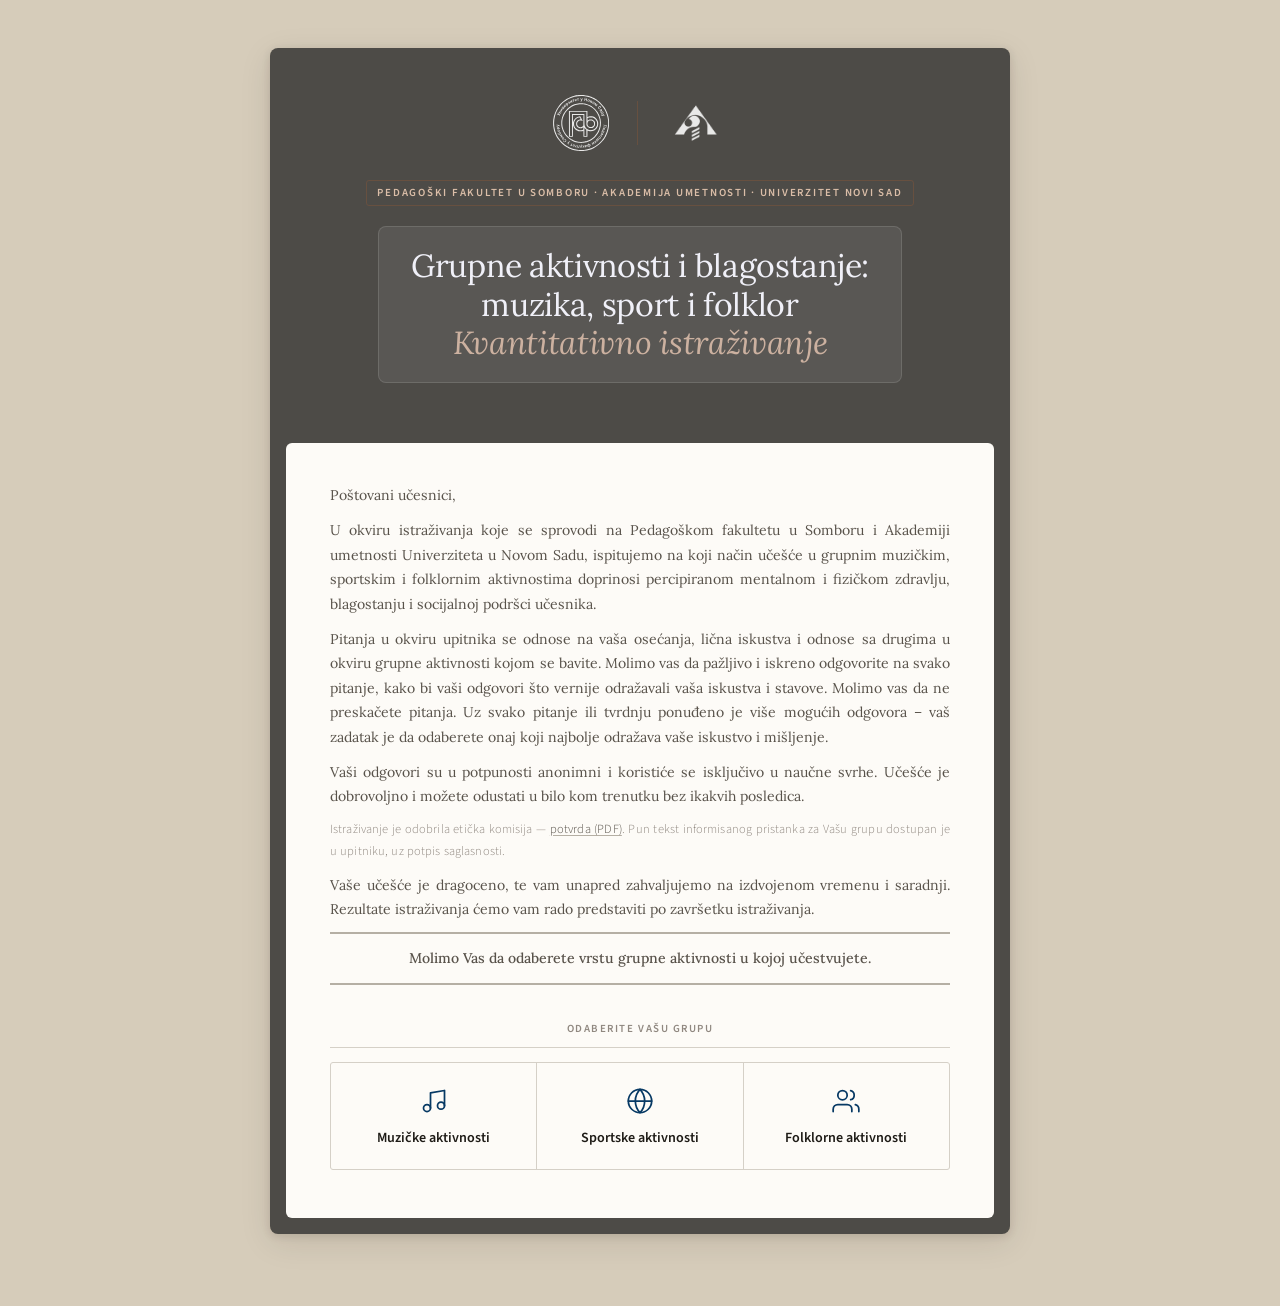
==== commit 256655f3: "Lakše popunjavanje (autosave, brojač, novalidate) + dokumenti istraživanja - novalidate na formama: " ====
--- a/index.html
+++ b/index.html
@@ -21,7 +21,7 @@
                 <img src="assets/logos/akademija-umetnosti.png" alt="Logo Akademije umetnosti, Univerzitet u Novom Sadu" class="logo-au">
             </div>
             <div class="badge">Pedagoški fakultet u Somboru · Akademija umetnosti · Univerzitet Novi Sad</div>
-            <h1>Grupne aktivnosti i blagostanje: muzika, sport i folklor<br><em>Kvantitativno istraživanje</em></h1>
+            <h1>Grupne aktivnosti i blagostanje:<br>muzika, sport i folklor<br><em>Kvantitativno istraživanje</em></h1>
             <p class="uputstvo"></p>
         </header>
 
@@ -32,6 +32,7 @@
                 <p>U okviru istraživanja koje se sprovodi na Pedagoškom fakultetu u Somboru i Akademiji umetnosti Univerziteta u Novom Sadu, ispitujemo na koji način učešće u grupnim muzičkim, sportskim i folklornim aktivnostima doprinosi percipiranom mentalnom i fizičkom zdravlju, blagostanju i socijalnoj podršci učesnika.</p>
                 <p>Pitanja u okviru upitnika se odnose na vaša osećanja, lična iskustva i odnose sa drugima u okviru grupne aktivnosti kojom se bavite. Molimo vas da pažljivo i iskreno odgovorite na svako pitanje, kako bi vaši odgovori što vernije odražavali vaša iskustva i stavove. Molimo vas da ne preskačete pitanja. Uz svako pitanje ili tvrdnju ponuđeno je više mogućih odgovora – vaš zadatak je da odaberete onaj koji najbolje odražava vaše iskustvo i mišljenje.</p>
                 <p>Vaši odgovori su u potpunosti anonimni i koristiće se isključivo u naučne svrhe. Učešće je dobrovoljno i možete odustati u bilo kom trenutku bez ikakvih posledica.</p>
+                <p class="uvod-dokumenti">Istraživanje je odobrila etička komisija — <a href="assets/dokumenta/potvrda-eticke-komisije.pdf" target="_blank" rel="noopener">potvrda (PDF)</a>. Pun tekst informisanog pristanka za Vašu grupu dostupan je u upitniku, uz potpis saglasnosti.</p>
                 <p>Vaše učešće je dragoceno, te vam unapred zahvaljujemo na izdvojenom vremenu i saradnji. Rezultate istraživanja ćemo vam rado predstaviti po završetku istraživanja.</p>
                 <p class="uvod-istaknuto">Molimo Vas da odaberete vrstu grupne aktivnosti u kojoj učestvujete.</p>
             </div>
@@ -68,5 +69,6 @@
 
     </div>
 
+    <script src="assets/script.js"></script>
 </body>
 </html>
--- a/assets/style.css
+++ b/assets/style.css
@@ -243,6 +243,14 @@
     font-style: italic;
     color: oklch(0.78 0.04 55);
     font-weight: 400;
+}
+
+/* Naslov početne strane (jedini iza .header-logoi) je najduži —
+   manji maksimum da „Grupne aktivnosti i blagostanje:" stane u
+   jedan red. Ista specifičnost kao osnovno pravilo, pa mobilni
+   override niže u fajlu i dalje važi. */
+.header-logoi ~ h1 {
+    font-size: clamp(1.5rem, 3.4vw, 2rem);
 }
 
 .uputstvo {
@@ -618,6 +626,18 @@
     margin-top: 8px;
 }
 
+/* Poruka o preostalim odgovorima — ubacuje je script.js posle
+   neuspelog slanja, levo od dugmeta „Pošalji" */
+.podnozje-greska {
+    flex: 1;
+    align-self: center;
+    margin: 0 16px 0 0;
+    font-family: var(--font-sans);
+    font-size: 0.82rem;
+    line-height: 1.5;
+    color: var(--greska);
+}
+
 .dugme-submit {
     display: flex;
     align-items: center;
@@ -1113,6 +1133,20 @@
     font-weight: 400;
 }
 
+/* Link ka PDF-u informisanog pristanka unutar teksta saglasnosti */
+.saglasnost-tekst a {
+    color: inherit;
+    text-decoration: underline;
+    text-underline-offset: 2px;
+    text-decoration-color: var(--ivica-jak);
+    transition: color 0.15s ease;
+}
+
+.saglasnost-tekst a:hover {
+    color: var(--plava);
+    text-decoration-color: currentColor;
+}
+
 /* ══════════════════════════════════════════
    CANVAS POTPIS
    ══════════════════════════════════════════ */
@@ -1229,6 +1263,28 @@
     font-weight: 500;
 }
 
+/* Linkovi ka dokumentima istraživanja (PDF) u uvodu — tiha
+   prateća linija, ne takmiči se sa pozivom na akciju */
+.uvod-dokumenti {
+    font-family: var(--font-sans);
+    font-size: 0.78rem;
+    letter-spacing: 0.01em;
+    color: var(--tekst-slabi);
+}
+
+.uvod-dokumenti a {
+    color: var(--tekst-slab);
+    text-decoration: underline;
+    text-underline-offset: 2px;
+    text-decoration-color: var(--ivica-jak);
+    transition: color 0.15s ease;
+}
+
+.uvod-dokumenti a:hover {
+    color: var(--plava);
+    text-decoration-color: currentColor;
+}
+
 /* Pomoćni razmak (zamena za inline margin-top) */
 .razmak-gore { margin-top: 10px; }
 
@@ -1629,7 +1685,12 @@
     /* Submit — full width, easier thumb target */
     .podnozje-forme {
         justify-content: stretch;
+        flex-wrap: wrap;
         padding-top: 24px;
+    }
+    .podnozje-greska {
+        flex: 1 1 100%;
+        margin: 0 0 12px;
     }
     .dugme-submit {
         width: 100%;
@@ -1785,3 +1846,93 @@
     .badge { margin-bottom: 12px; }
 }
 
+/* ══════════════════════════════════════════
+   TRAKA NAPRETKA
+   Fiksirana na vrhu ekrana; ubacuje je script.js samo na
+   stranama sa formom. Boje iz dizajn sistema, bez novih.
+   ══════════════════════════════════════════ */
+.napredak-traka {
+    position: fixed;
+    top: 0;
+    left: 0;
+    right: 0;
+    height: 4px;
+    background: color-mix(in oklab, var(--tekst) 18%, transparent);
+    z-index: 100;
+}
+
+.napredak-puni {
+    height: 100%;
+    width: 0%;
+    background: var(--plava);
+    transition: width 0.4s cubic-bezier(0.22, 1, 0.36, 1);
+}
+
+/* ══════════════════════════════════════════
+   ANIMACIJA SEKCIJA
+   anim-sekcije dodaje script.js (samo uz IntersectionObserver
+   i bez prefers-reduced-motion) — bez JS-a sve je vidljivo.
+   Otkriveno stanje NEMA transform, da sticky likert
+   zaglavlje nastavi da radi.
+   ══════════════════════════════════════════ */
+body.anim-sekcije .sekcija,
+body.anim-sekcije .napomena,
+body.anim-sekcije .saglasnost-blok {
+    opacity: 0;
+    transform: translateY(16px);
+    transition: opacity 0.55s cubic-bezier(0.22, 1, 0.36, 1),
+                transform 0.55s cubic-bezier(0.22, 1, 0.36, 1);
+}
+
+body.anim-sekcije .sekcija-vidljiva {
+    opacity: 1;
+    transform: none;
+}
+
+/* ══════════════════════════════════════════
+   SHAKE NA GREŠKU
+   Okida se dodavanjem .greska pri validaciji (script.js
+   restartuje klasu da bi se ponovila i na sledeći submit).
+   ══════════════════════════════════════════ */
+@keyframes greska-trzaj {
+    0%, 100% { transform: translateX(0); }
+    20%      { transform: translateX(-5px); }
+    40%      { transform: translateX(5px); }
+    60%      { transform: translateX(-3px); }
+    80%      { transform: translateX(3px); }
+}
+
+.pitanje.greska,
+.likert-red.greska {
+    animation: greska-trzaj 0.3s ease;
+}
+
+/* ══════════════════════════════════════════
+   SPINNER pri slanju (u .dugme-submit)
+   ══════════════════════════════════════════ */
+@keyframes spinner-okret {
+    to { transform: rotate(360deg); }
+}
+
+.spinner {
+    flex: none;
+    width: 15px;
+    height: 15px;
+    border-radius: 50%;
+    border: 2px solid oklch(1 0 0 / 0.35);
+    border-top-color: white;
+    animation: spinner-okret 0.7s linear infinite;
+}
+
+.dugme-submit:disabled {
+    opacity: 0.85;
+    cursor: default;
+}
+
+@media (prefers-reduced-motion: reduce) {
+    .napredak-puni { transition: none; }
+    .pitanje.greska,
+    .likert-red.greska { animation: none; }
+    .spinner { display: none; }
+}
+
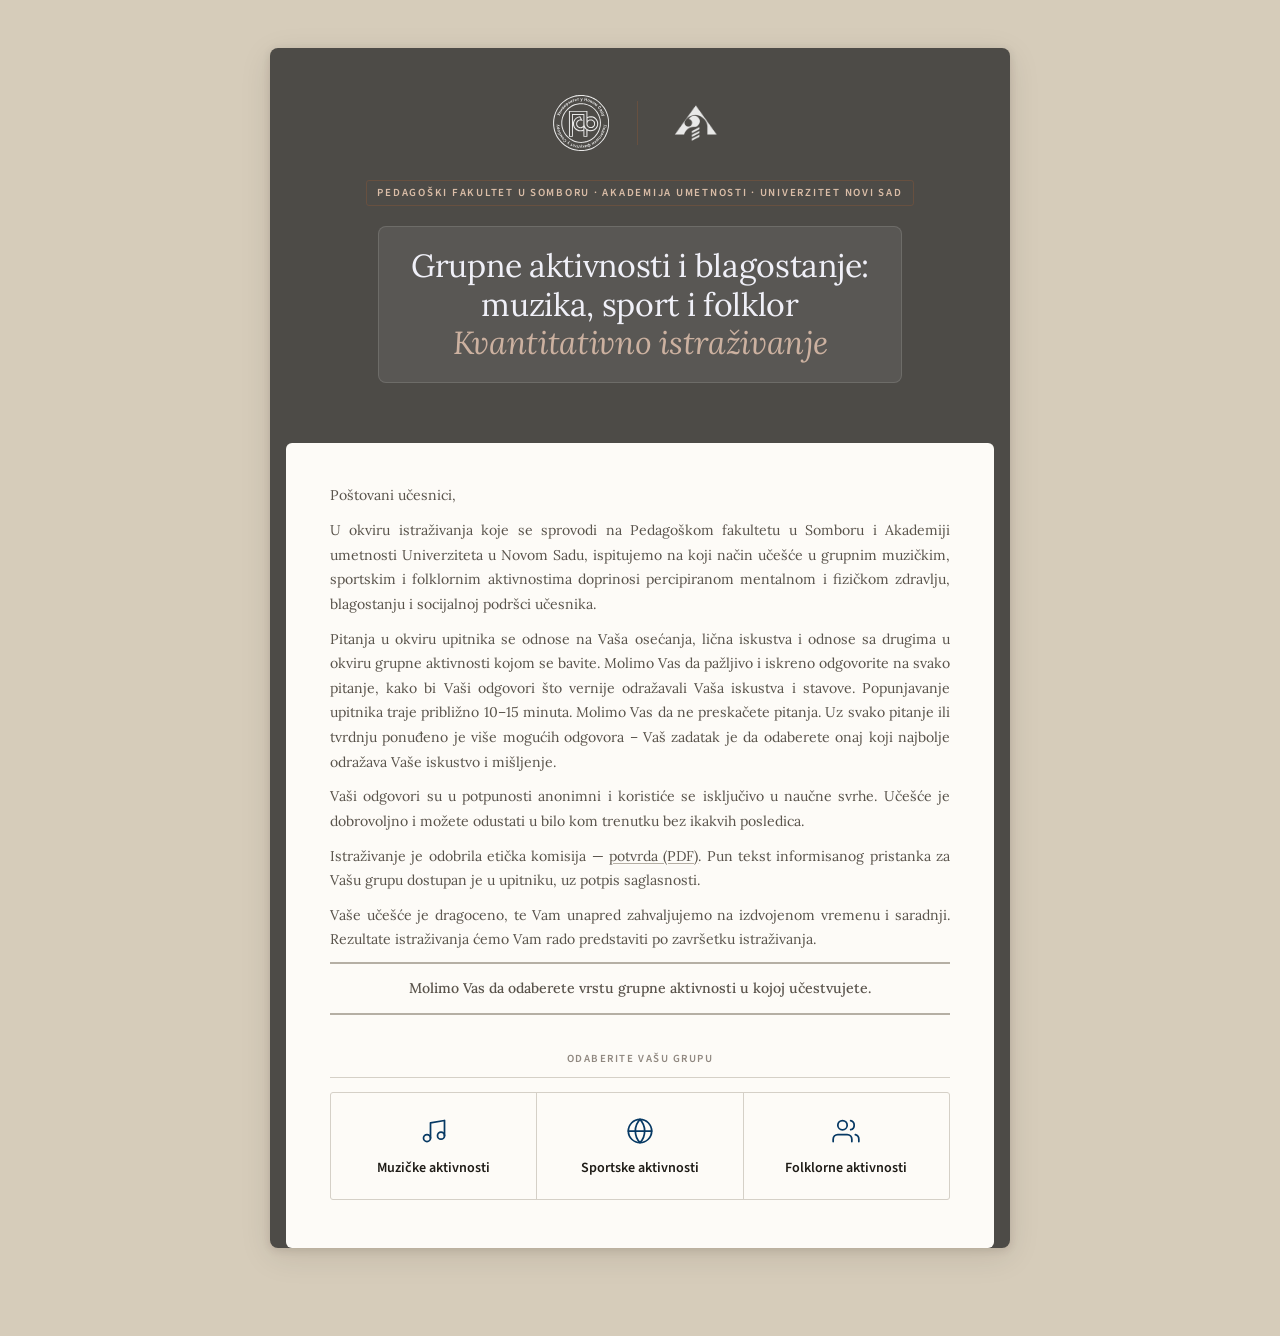
==== commit a5dc0009: "Naslov u tri reda, obostrano poravnat pristanak, slobodan unos vrste ansambla za rekreativce - naslo" ====
--- a/index.html
+++ b/index.html
@@ -22,7 +22,6 @@
             </div>
             <div class="badge">Pedagoški fakultet u Somboru · Akademija umetnosti · Univerzitet Novi Sad</div>
             <h1>Grupne aktivnosti i blagostanje:<br>muzika, sport i folklor<br><em>Kvantitativno istraživanje</em></h1>
-            <p class="uputstvo"></p>
         </header>
 
         <div class="uvod-telo">
@@ -30,10 +29,10 @@
             <div class="uvod-tekst puno">
                 <p>Poštovani učesnici,</p>
                 <p>U okviru istraživanja koje se sprovodi na Pedagoškom fakultetu u Somboru i Akademiji umetnosti Univerziteta u Novom Sadu, ispitujemo na koji način učešće u grupnim muzičkim, sportskim i folklornim aktivnostima doprinosi percipiranom mentalnom i fizičkom zdravlju, blagostanju i socijalnoj podršci učesnika.</p>
-                <p>Pitanja u okviru upitnika se odnose na vaša osećanja, lična iskustva i odnose sa drugima u okviru grupne aktivnosti kojom se bavite. Molimo vas da pažljivo i iskreno odgovorite na svako pitanje, kako bi vaši odgovori što vernije odražavali vaša iskustva i stavove. Molimo vas da ne preskačete pitanja. Uz svako pitanje ili tvrdnju ponuđeno je više mogućih odgovora – vaš zadatak je da odaberete onaj koji najbolje odražava vaše iskustvo i mišljenje.</p>
+                <p>Pitanja u okviru upitnika se odnose na Vaša osećanja, lična iskustva i odnose sa drugima u okviru grupne aktivnosti kojom se bavite. Molimo Vas da pažljivo i iskreno odgovorite na svako pitanje, kako bi Vaši odgovori što vernije odražavali Vaša iskustva i stavove. Popunjavanje upitnika traje približno 10–15 minuta. Molimo Vas da ne preskačete pitanja. Uz svako pitanje ili tvrdnju ponuđeno je više mogućih odgovora – Vaš zadatak je da odaberete onaj koji najbolje odražava Vaše iskustvo i mišljenje.</p>
                 <p>Vaši odgovori su u potpunosti anonimni i koristiće se isključivo u naučne svrhe. Učešće je dobrovoljno i možete odustati u bilo kom trenutku bez ikakvih posledica.</p>
                 <p class="uvod-dokumenti">Istraživanje je odobrila etička komisija — <a href="assets/dokumenta/potvrda-eticke-komisije.pdf" target="_blank" rel="noopener">potvrda (PDF)</a>. Pun tekst informisanog pristanka za Vašu grupu dostupan je u upitniku, uz potpis saglasnosti.</p>
-                <p>Vaše učešće je dragoceno, te vam unapred zahvaljujemo na izdvojenom vremenu i saradnji. Rezultate istraživanja ćemo vam rado predstaviti po završetku istraživanja.</p>
+                <p>Vaše učešće je dragoceno, te Vam unapred zahvaljujemo na izdvojenom vremenu i saradnji. Rezultate istraživanja ćemo Vam rado predstaviti po završetku istraživanja.</p>
                 <p class="uvod-istaknuto">Molimo Vas da odaberete vrstu grupne aktivnosti u kojoj učestvujete.</p>
             </div>
 
--- a/assets/style.css
+++ b/assets/style.css
@@ -103,13 +103,13 @@
     --tekst-slabi: #908880;
 
     /* Akcent — duboka akademska tamno-plava */
-    --plava:       oklch(0.34 0.09 250);
-    --plava-sv:    oklch(0.96 0.015 250);
-    --plava-ivica: oklch(0.60 0.05 250);
+    --plava:       #073964;
+    --plava-sv:    #EBF3FC;
+    --plava-ivica: #6A839D;
 
     /* Greška */
-    --greska:      oklch(0.45 0.15 25);
-    --greska-sv:   oklch(0.96 0.03 25);
+    --greska:      #972527;
+    --greska-sv:   #FFEBE8;
 
     /* Tipografija */
     --font-sans:   'Source Sans 3', 'Helvetica Neue', Helvetica, Arial, sans-serif;
@@ -120,6 +120,23 @@
     --r-sredi: 5px;
     --senka:   0 1px 3px rgba(30,20,10,0.06), 0 4px 16px rgba(30,20,10,0.05);
 }
+
+/* ── Rezerva za starije brauzere ──────────────────────────────────────
+   Vrednosti iznad su sRGB heksovi da bi upitnik radio i na Safari < 15.4
+   (iPhone na iOS 15.0–15.3) i Chrome < 111, gde oklch() nije podržan.
+   Kod custom properties kaskada NE pada nazad sama (svaka sintaksno
+   ispravna vrednost se prihvata), pa se širi oklch gamut vraća ovde,
+   iza @supports provere. Brauzeri koji znaju oklch koriste ovaj blok. */
+@supports (color: oklch(0.5 0.1 250)) {
+    :root {
+        --plava:       oklch(0.34 0.09 250);
+        --plava-sv:    oklch(0.96 0.015 250);
+        --plava-ivica: oklch(0.60 0.05 250);
+        --greska:      oklch(0.45 0.15 25);
+        --greska-sv:   oklch(0.96 0.03 25);
+    }
+}
+
 
 /* ── Honeypot — vizuelno uklonjeno polje (zamka za botove) ── */
 .hp-polje {
@@ -165,7 +182,11 @@
     border: none;
     border-radius: 8px;
     box-shadow: 0 2px 8px rgba(30,20,10,0.12), 0 8px 32px rgba(30,20,10,0.10);
-    overflow: hidden;
+    /* `clip`, a NE `hidden`: overflow:hidden pravi od .upitnik najbliži
+       scroll-kontejner za position:sticky, pa se Likert zaglavlje sa legendom
+       („1 = Uopšte se ne slažem…") odskroluje umesto da ostane zakačeno.
+       `clip` odseca isto, ali ne pravi scroll-kontejner — sticky radi. */
+    overflow: clip;
 }
 
 /* ══════════════════════════════════════════
@@ -207,6 +228,7 @@
 .header-logoi .logo-podela {
     width: 1px;
     height: 44px;
+    background: #675040;
     background: oklch(0.45 0.04 55);
 }
 
@@ -217,7 +239,9 @@
     font-weight: 600;
     letter-spacing: 0.16em;
     text-transform: uppercase;
+    color: #DBBEA8;
     color: oklch(0.82 0.045 60);
+    border: 1px solid #675040;
     border: 1px solid oklch(0.45 0.04 55);
     border-radius: var(--r-mali);
     padding: 4px 10px;
@@ -241,6 +265,7 @@
 
 .upitnik-header h1 em {
     font-style: italic;
+    color: #CCB1A0;
     color: oklch(0.78 0.04 55);
     font-weight: 400;
 }
@@ -255,6 +280,7 @@
 
 .uputstvo {
     font-size: 0.82rem;
+    color: #CDC2B7;
     color: oklch(0.82 0.02 70);
     line-height: 1.7;
     max-width: 580px;
@@ -454,6 +480,7 @@
 }
 
 .pitanje.greska .opcija span::before {
+    border-color: #B46762;
     border-color: oklch(0.60 0.10 25);
 }
 
@@ -496,6 +523,7 @@
 
 .unos-broj:focus {
     border-color: var(--plava);
+    box-shadow: 0 0 0 3px rgba(7, 57, 100, 0.12);
     box-shadow: 0 0 0 3px oklch(0.34 0.09 250 / 0.12);
 }
 
@@ -654,15 +682,19 @@
     border-radius: var(--r-mali);
     cursor: pointer;
     transition: background 0.15s ease, box-shadow 0.15s ease;
+    box-shadow: 0 2px 8px rgba(7, 57, 100, 0.2);
     box-shadow: 0 2px 8px oklch(0.34 0.09 250 / 0.2);
 }
 
 .dugme-submit:hover {
+    background: #002A4E;
     background: oklch(0.28 0.08 250);
+    box-shadow: 0 4px 16px rgba(7, 57, 100, 0.3);
     box-shadow: 0 4px 16px oklch(0.34 0.09 250 / 0.3);
 }
 
 .dugme-submit:active {
+    background: #00203F;
     background: oklch(0.24 0.07 250);
 }
 
@@ -691,6 +723,7 @@
     font-size: 1.65rem;
     font-weight: 600;
     line-height: 1;
+    box-shadow: 0 6px 18px rgba(7, 57, 100, 0.28);
     box-shadow: 0 6px 18px oklch(0.34 0.09 250 / 0.28);
     animation: hvala-pecat 0.55s cubic-bezier(0.34, 1.56, 0.64, 1) 0.1s both;
 }
@@ -720,6 +753,34 @@
     animation-delay: 0.32s;
 }
 
+/* ── Izlaz sa ekrana blokade (deljeni uređaj) ──
+   Blokada „već ste popunili" živi u localStorage, dakle po UREĐAJU, a ne po
+   osobi. Na jednom tabletu koji kruži po probi hora ili po zbornici drugi
+   učesnik bi bez ovoga bio tiho odbijen. Namerno je diskretno i sitno — ne
+   poziva na ponovno popunjavanje, samo ostavlja izlaz onome kome treba. */
+.hvala-ponovo {
+    display: inline-block;
+    margin-top: 26px;
+    padding: 7px 12px;
+    font-family: var(--font-sans);
+    font-size: 0.76rem;
+    letter-spacing: 0.02em;
+    color: var(--tekst-slabi);
+    background: none;
+    border: 1px solid var(--ivica);
+    border-radius: var(--r-mali);
+    cursor: pointer;
+    transition: color 0.18s ease, border-color 0.18s ease, background 0.18s ease;
+    animation: hvala-ulaz 0.6s cubic-bezier(0.22, 1, 0.36, 1) 0.45s both;
+}
+
+.hvala-ponovo:hover,
+.hvala-ponovo:focus-visible {
+    color: var(--tekst-slab);
+    border-color: var(--ivica-jak);
+    background: var(--bg);
+}
+
 @keyframes hvala-pecat {
     from { opacity: 0; transform: scale(0.4); }
     to   { opacity: 1; transform: scale(1); }
@@ -732,7 +793,8 @@
 
 @media (prefers-reduced-motion: reduce) {
     .hvala::before,
-    .hvala p { animation: none; }
+    .hvala p,
+    .hvala-ponovo { animation: none; }
 }
 
 /* ══════════════════════════════════════════
@@ -897,7 +959,9 @@
     background: #4D4B47;
     gap: 12px;
     position: sticky;
-    top: 0;
+    /* 4px = visina .napredak-traka (fixed, z-index 100) — bez ovoga
+       traka preseca gornju ivicu zakačenog zaglavlja */
+    top: 4px;
     z-index: 5;
     border-radius: calc(var(--r-mali) - 1px) calc(var(--r-mali) - 1px) 0 0;
     box-shadow: 0 1px 0 rgba(30,20,10,0.08);
@@ -908,7 +972,8 @@
 }
 
 .likert-pitanje {
-    font-size: 0.78rem;
+    font-size: 0.95rem;
+    color: #D3C9BD;
     color: oklch(0.84 0.02 70);
     font-weight: 400;
     font-style: italic;
@@ -927,6 +992,7 @@
     text-align: center;
     font-size: 0.8rem;
     font-weight: 600;
+    color: #CDC2B7;
     color: oklch(0.82 0.02 70);
     letter-spacing: 0.04em;
     display: flex;
@@ -946,18 +1012,20 @@
     width: 28px;
     height: 28px;
     border-radius: 50%;
+    background: #1E3A56;
     background: oklch(0.34 0.06 250);
 }
 
 .likert-brojevi span small {
-    font-size: 0.7rem;
+    font-size: 0.78rem;
     font-weight: 500;
+    color: #C6BCB0;
     color: oklch(0.80 0.02 70);
     line-height: 1.3;
     text-align: center;
     white-space: normal;
     word-break: keep-all;
-    max-width: 56px;
+    max-width: 62px;
     letter-spacing: 0.01em;
 }
 
@@ -1072,6 +1140,7 @@
 }
 
 .likert-red.greska .likert-opcija span {
+    border-color: #B46762;
     border-color: oklch(0.60 0.10 25);
     background: var(--greska-sv);
 }
@@ -1094,8 +1163,8 @@
 }
 
 .likert-7 .likert-brojevi span small {
-    max-width: 44px;
-    font-size: 0.66rem;
+    max-width: 50px;
+    font-size: 0.72rem;
 }
 
 .likert-7 .likert-brojevi { gap: 5px; }
@@ -1131,6 +1200,7 @@
     line-height: 1.7;
     margin-bottom: 18px;
     font-weight: 400;
+    text-align: justify;
 }
 
 /* Link ka PDF-u informisanog pristanka unutar teksta saglasnosti */
@@ -1263,15 +1333,9 @@
     font-weight: 500;
 }
 
-/* Linkovi ka dokumentima istraživanja (PDF) u uvodu — tiha
-   prateća linija, ne takmiči se sa pozivom na akciju */
-.uvod-dokumenti {
-    font-family: var(--font-sans);
-    font-size: 0.78rem;
-    letter-spacing: 0.01em;
-    color: var(--tekst-slabi);
-}
-
+/* Red sa linkovima ka dokumentima istraživanja (PDF) u uvodu —
+   isti font, boja i veličina kao ostatak uvodnog teksta; samo
+   linkovi su vizuelno izdvojeni */
 .uvod-dokumenti a {
     color: var(--tekst-slab);
     text-decoration: underline;
@@ -1442,6 +1506,36 @@
     transform: translateX(4px);
 }
 
+/* Napomena uz izbor nivoa — tiha fusnota ispod kartica. Oznaka
+   „Napomena" dolazi iz CSS-a (isti tipografski registar kao kod
+   .napomena u upitniku), pa markup nosi samo rečenicu. */
+.nivo-napomena {
+    margin: -6px 0 24px;
+    padding-top: 14px;
+    border-top: 1px solid var(--ivica);
+    font-family: var(--font-sans);
+    font-size: 0.8rem;
+    font-weight: 300;
+    line-height: 1.6;
+    color: var(--tekst-slab);
+}
+
+/* Osnovna težina je 300 — bez ovoga <strong> jedva da se razlikuje. */
+.nivo-napomena strong {
+    font-weight: 700;
+    color: var(--tekst);
+}
+
+.nivo-napomena::before {
+    content: "Napomena";
+    margin-right: 10px;
+    font-size: 0.66rem;
+    font-weight: 700;
+    letter-spacing: 0.18em;
+    text-transform: uppercase;
+    color: var(--plava);
+}
+
 .nivo-nazad {
     display: inline-block;
     font-family: var(--font-sans);
@@ -1593,7 +1687,7 @@
         gap: 10px;
     }
     .likert-pitanje {
-        font-size: 0.78rem;
+        font-size: 0.88rem;
         line-height: 1.45;
     }
     .likert-brojevi {
@@ -1614,7 +1708,7 @@
         font-size: 0.85rem;
     }
     .likert-brojevi span small {
-        font-size: 0.64rem;
+        font-size: 0.70rem;
         line-height: 1.3;
         max-width: 100%;
         min-height: 1.5em; /* keep numbers vertically aligned across columns */
@@ -1650,7 +1744,10 @@
     /* 7-step uses the same fluid grid */
     .likert-7 .likert-brojevi { gap: 4px; }
     .likert-7 .likert-brojevi span b { width: 22px; height: 22px; font-size: 0.78rem; }
-    .likert-7 .likert-brojevi span small { font-size: 0.58rem; }
+    /* 7 kolona na 375 px je već na granici — veći tekst ovde prelije
+       zaglavlje preko ivice bloka, pa ostaje na 0.58rem. Bez max-width
+       reseta desktop vrednost (50px) razvuče kolone preko širine bloka. */
+    .likert-7 .likert-brojevi span small { font-size: 0.58rem; max-width: 100%; }
     .likert-7 .likert-opcije { gap: 4px; }
     .likert-7 .likert-opcija span {
         width: 100%;
@@ -1663,7 +1760,12 @@
         padding: 20px 18px;
         margin-bottom: 28px;
     }
-    .saglasnost-tekst { font-size: 0.83rem; }
+    /* Isti razlog kao kod .uvod-tekst.puno: obostrano poravnanje na uskom
+       ekranu pravi „reke" belina, pa je levo čitljivije od 640px naniže. */
+    .saglasnost-tekst {
+        font-size: 0.83rem;
+        text-align: left;
+    }
 
     .potpis-wrapper { max-width: 100%; }
     .potpis-canvas {
@@ -1708,6 +1810,12 @@
         font-size: 0.86rem;
         line-height: 1.7;
         margin-bottom: 28px;
+    }
+    /* Obostrano poravnanje na uskom ekranu pravi „reke" belina —
+       srpski se ne preliva sa hyphens:auto pouzdano, pa je levo
+       poravnanje čitljivije od 640px naniže. */
+    .uvod-tekst.puno {
+        text-align: left;
     }
     .aktivnosti {
         grid-template-columns: 1fr;
@@ -1754,12 +1862,12 @@
     .opcija span { font-size: 0.9rem; padding: 10px 10px; }
 
     .likert-zaglavlje { padding: 12px 10px 10px; }
-    .likert-pitanje { font-size: 0.74rem; }
+    .likert-pitanje { font-size: 0.82rem; }
     .likert-red { padding: 12px 10px 14px; }
     .likert-stavka { font-size: 0.86rem; }
     .likert-brojevi { gap: 4px; }
     .likert-brojevi span b { width: 22px; height: 22px; font-size: 0.78rem; }
-    .likert-brojevi span small { font-size: 0.6rem; }
+    .likert-brojevi span small { font-size: 0.66rem; }
     .likert-opcije { gap: 4px; }
     .likert-opcija span { height: 38px; font-size: 0.9rem; }
 
@@ -1775,6 +1883,7 @@
     .dugme-nivo { padding: 15px 15px; gap: 12px; }
     .nivo-ime { font-size: 0.92rem; }
     .nivo-opis { font-size: 0.8rem; }
+    .nivo-napomena { font-size: 0.76rem; }
 }
 
 /* ══════════════════════════════════════════
@@ -1822,6 +1931,7 @@
 
     .dugme-submit:hover {
         background: var(--plava);
+        box-shadow: 0 2px 8px rgba(7, 57, 100, 0.2);
         box-shadow: 0 2px 8px oklch(0.34 0.09 250 / 0.2);
     }
 
@@ -1857,6 +1967,7 @@
     left: 0;
     right: 0;
     height: 4px;
+    background: rgba(30, 27, 22, 0.18);   /* rezerva za brauzere bez color-mix() */
     background: color-mix(in oklab, var(--tekst) 18%, transparent);
     z-index: 100;
 }
@@ -1919,6 +2030,7 @@
     width: 15px;
     height: 15px;
     border-radius: 50%;
+    border: 2px solid rgba(255, 255, 255, 0.35);
     border: 2px solid oklch(1 0 0 / 0.35);
     border-top-color: white;
     animation: spinner-okret 0.7s linear infinite;
